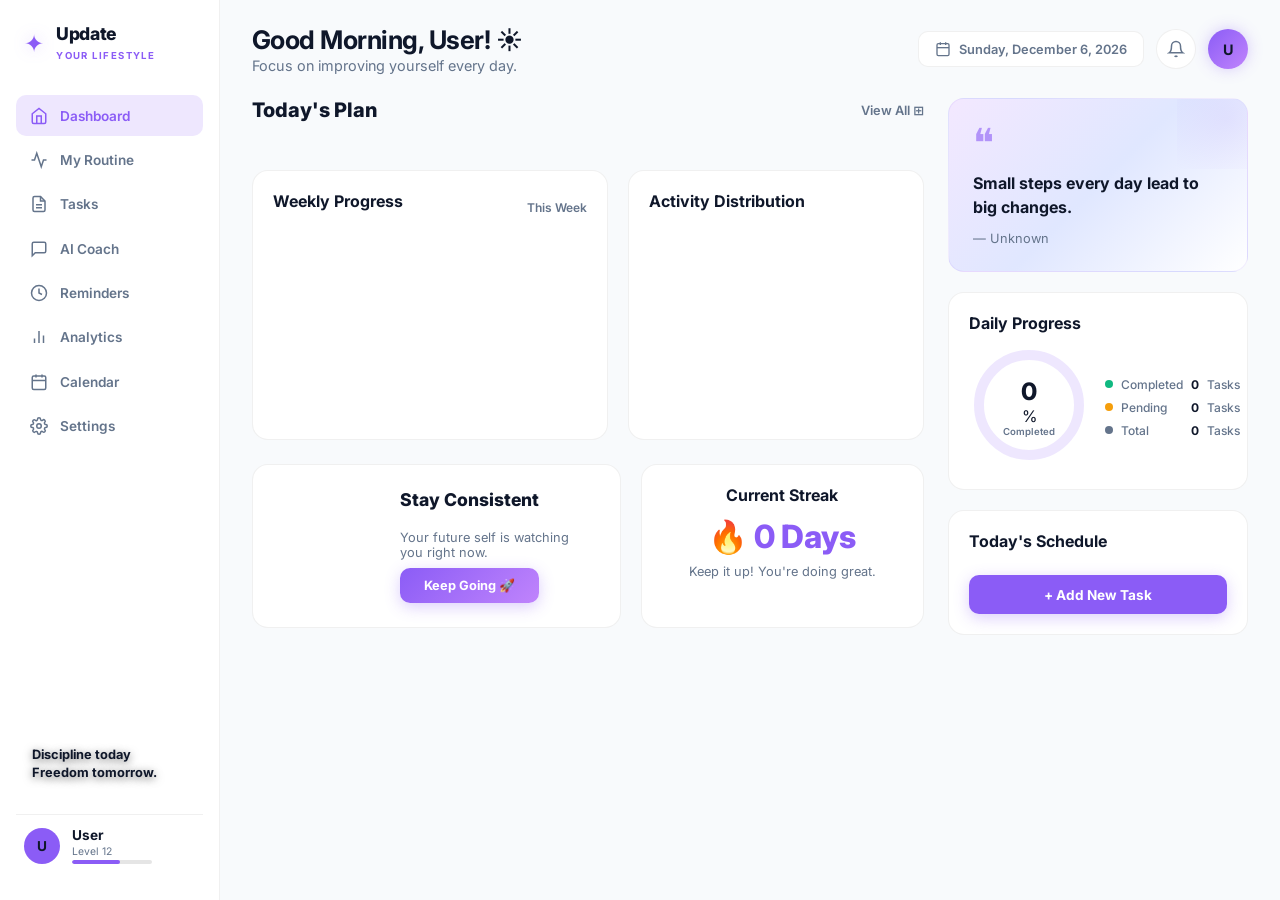
==== index.html @ 6041763e "Initial commit" ====
<!DOCTYPE html>
<html lang="en">

<head>
    <meta charset="UTF-8">
    <meta name="viewport" content="width=device-width, initial-scale=1.0">
    <title>Update Your Lifestyle</title>
    <meta name="description" content="Premium lifestyle dashboard for daily routines, habits, and productivity.">
    <link rel="stylesheet" href="css/styles.css">
    <link href="https://fonts.googleapis.com/css2?family=Inter:wght@300;400;500;600;700;800&display=swap"
        rel="stylesheet">
</head>

<body>
    <div class="dashboard">
        <!-- Sidebar -->
        <aside class="sidebar">
            <div class="logo">
                <div class="logo-icon">✦</div>
                <div>
                    <h2>Update</h2><span>YOUR LIFESTYLE</span>
                </div>
            </div>
            <nav class="nav-menu">
                <button class="nav-item active" id="nav-home">
                    <svg viewBox="0 0 24 24" width="18" height="18" stroke="currentColor" stroke-width="2" fill="none">
                        <path d="M3 9l9-7 9 7v11a2 2 0 0 1-2 2H5a2 2 0 0 1-2-2z" />
                        <polyline points="9 22 9 12 15 12 15 22" />
                    </svg>
                    <span>Dashboard</span>
                </button>
                <button class="nav-item" id="nav-habits">
                    <svg viewBox="0 0 24 24" width="18" height="18" stroke="currentColor" stroke-width="2" fill="none">
                        <path d="M22 12h-4l-3 9L9 3l-3 9H2" />
                    </svg>
                    <span>My Routine</span>
                </button>
                <button class="nav-item" id="nav-tasks">
                    <svg viewBox="0 0 24 24" width="18" height="18" stroke="currentColor" stroke-width="2" fill="none">
                        <path d="M14 2H6a2 2 0 0 0-2 2v16a2 2 0 0 0 2 2h12a2 2 0 0 0 2-2V8z" />
                        <polyline points="14 2 14 8 20 8" />
                        <line x1="16" y1="13" x2="8" y2="13" />
                        <line x1="16" y1="17" x2="8" y2="17" />
                    </svg>
                    <span>Tasks</span>
                </button>
                <button class="nav-item" id="nav-coach">
                    <svg viewBox="0 0 24 24" width="18" height="18" stroke="currentColor" stroke-width="2" fill="none">
                        <path d="M21 15a2 2 0 0 1-2 2H7l-4 4V5a2 2 0 0 1 2-2h14a2 2 0 0 1 2 2z" />
                    </svg>
                    <span>AI Coach</span>
                </button>
                <button class="nav-item" data-soon="true">
                    <svg viewBox="0 0 24 24" width="18" height="18" stroke="currentColor" stroke-width="2" fill="none">
                        <circle cx="12" cy="12" r="10" />
                        <polyline points="12 6 12 12 16 14" />
                    </svg>
                    <span>Reminders</span>
                </button>
                <button class="nav-item" id="nav-analytics">
                    <svg viewBox="0 0 24 24" width="18" height="18" stroke="currentColor" stroke-width="2" fill="none">
                        <line x1="18" y1="20" x2="18" y2="10" />
                        <line x1="12" y1="20" x2="12" y2="4" />
                        <line x1="6" y1="20" x2="6" y2="14" />
                    </svg>
                    <span>Analytics</span>
                </button>
                <button class="nav-item" data-soon="true">
                    <svg viewBox="0 0 24 24" width="18" height="18" stroke="currentColor" stroke-width="2" fill="none">
                        <rect x="3" y="4" width="18" height="18" rx="2" ry="2" />
                        <line x1="16" y1="2" x2="16" y2="6" />
                        <line x1="8" y1="2" x2="8" y2="6" />
                        <line x1="3" y1="10" x2="21" y2="10" />
                    </svg>
                    <span>Calendar</span>
                </button>
                <button class="nav-item" id="nav-settings">
                    <svg viewBox="0 0 24 24" width="18" height="18" stroke="currentColor" stroke-width="2" fill="none">
                        <circle cx="12" cy="12" r="3" />
                        <path
                            d="M19.4 15a1.65 1.65 0 0 0 .33 1.82l.06.06a2 2 0 0 1-2.83 2.83l-.06-.06a1.65 1.65 0 0 0-1.82-.33 1.65 1.65 0 0 0-1 1.51V21a2 2 0 0 1-4 0v-.09A1.65 1.65 0 0 0 9 19.4a1.65 1.65 0 0 0-1.82.33l-.06.06a2 2 0 0 1-2.83-2.83l.06-.06A1.65 1.65 0 0 0 4.68 15a1.65 1.65 0 0 0-1.51-1H3a2 2 0 0 1 0-4h.09A1.65 1.65 0 0 0 4.6 9a1.65 1.65 0 0 0-.33-1.82l-.06-.06a2 2 0 0 1 2.83-2.83l.06.06A1.65 1.65 0 0 0 9 4.68a1.65 1.65 0 0 0 1-1.51V3a2 2 0 0 1 4 0v.09a1.65 1.65 0 0 0 1 1.51 1.65 1.65 0 0 0 1.82-.33l.06-.06a2 2 0 0 1 2.83 2.83l-.06.06A1.65 1.65 0 0 0 19.4 9a1.65 1.65 0 0 0 1.51 1H21a2 2 0 0 1 0 4h-.09a1.65 1.65 0 0 0-1.51 1z" />
                    </svg>
                    <span>Settings</span>
                </button>
            </nav>
            <div class="sidebar-motivation">
                <div class="motivation-img"></div>
                <p>Discipline today<br>Freedom tomorrow.</p>
            </div>
            <div class="sidebar-user">
                <div class="user-avatar-sm">U</div>
                <div class="user-info">
                    <strong>User</strong>
                    <span>Level 12</span>
                    <div class="level-bar">
                        <div class="level-fill"></div>
                    </div>
                </div>
            </div>
        </aside>

        <!-- Main Content -->
        <main class="main-panel">
            <header class="top-bar">
                <div class="greeting">
                    <h1 id="greeting-text">Good Morning, <strong>User!</strong> ☀️</h1>
                    <p>Focus on improving yourself every day.</p>
                </div>
                <div class="top-actions">
                    <div class="date-badge" id="current-date">
                        <svg viewBox="0 0 24 24" width="16" height="16" stroke="currentColor" stroke-width="2"
                            fill="none">
                            <rect x="3" y="4" width="18" height="18" rx="2" ry="2" />
                            <line x1="16" y1="2" x2="16" y2="6" />
                            <line x1="8" y1="2" x2="8" y2="6" />
                            <line x1="3" y1="10" x2="21" y2="10" />
                        </svg>
                        <span id="current-date-text">Loading...</span>
                    </div>
                    <button class="noti-btn" id="noti-btn" title="Notifications">
                        <svg viewBox="0 0 24 24" width="18" height="18" stroke="currentColor" stroke-width="2"
                            fill="none">
                            <path d="M18 8A6 6 0 0 0 6 8c0 7-3 9-3 9h18s-3-2-3-9" />
                            <path d="M13.73 21a2 2 0 0 1-3.46 0" />
                        </svg>
                    </button>
                    <div class="user-avatar-top">U</div>
                </div>
            </header>

            <!-- ===== HOME VIEW ===== -->
            <div class="home-view" id="home-view">
                <div class="dashboard-grid">
                    <div class="grid-main">
                        <!-- Today's Plan -->
                        <section class="plan-section">
                            <div class="section-header">
                                <h2>Today's Plan</h2>
                                <button class="view-all-btn" id="view-all-tasks">View All ⊞</button>
                            </div>
                            <div class="plan-cards-scroll">
                                <div class="plan-cards" id="plan-cards"></div>
                            </div>
                        </section>
                        <!-- Charts Row -->
                        <div class="charts-row">
                            <div class="card weekly-card">
                                <div class="section-header">
                                    <h3>Weekly Progress</h3><span class="badge-sm">This Week</span>
                                </div>
                                <div id="weekly-chart" class="chart-area"></div>
                            </div>
                            <div class="card activity-card">
                                <h3>Activity Distribution</h3>
                                <div id="donut-chart" class="chart-area"></div>
                            </div>
                        </div>
                        <!-- Motivation Row -->
                        <div class="motivation-row">
                            <div class="card motivation-card-main">
                                <div class="motiv-img"></div>
                                <div class="motiv-text">
                                    <h3>Stay Consistent</h3>
                                    <p>Your future self is watching you right now.</p>
                                    <button class="keep-going-btn">Keep Going 🚀</button>
                                </div>
                            </div>
                            <div class="card streak-card">
                                <h3>Current Streak</h3>
                                <div class="streak-number">🔥 <span id="streak-count">0</span> Days</div>
                                <p class="streak-sub">Keep it up! You're doing great.</p>
                                <div class="week-dots" id="week-dots"></div>
                            </div>
                        </div>
                    </div>
                    <!-- Right Sidebar -->
                    <div class="grid-sidebar">
                        <div class="quote-card">
                            <span class="quote-mark">❝</span>
                            <p id="quote-text">Small steps every day lead to big changes.</p>
                            <span class="quote-author">— Unknown</span>
                        </div>
                        <div class="card progress-card">
                            <h3>Daily Progress</h3>
                            <div class="progress-content">
                                <div class="ring-wrap">
                                    <svg class="progress-ring" width="120" height="120" viewBox="0 0 120 120">
                                        <circle class="progress-ring__bg" cx="60" cy="60" r="50" stroke-width="10"
                                            fill="none" />
                                        <circle class="progress-ring__circle" cx="60" cy="60" r="50" stroke-width="10"
                                            fill="none" stroke-dasharray="314" stroke-dashoffset="314" />
                                    </svg>
                                    <div class="percent-display"><span
                                            id="completion-text">0</span>%<small>Completed</small></div>
                                </div>
                                <div class="progress-stats">
                                    <div class="p-stat"><span class="dot green"></span>Completed <strong
                                            id="stat-completed">0</strong> Tasks</div>
                                    <div class="p-stat"><span class="dot orange"></span>Pending <strong
                                            id="stat-pending">0</strong> Tasks</div>
                                    <div class="p-stat"><span class="dot gray"></span>Total <strong
                                            id="stat-total">0</strong> Tasks</div>
                                </div>
                            </div>
                        </div>
                        <div class="card schedule-card">
                            <h3>Today's Schedule</h3>
                            <div class="schedule-list" id="schedule-list"></div>
                            <button class="add-new-btn" id="add-task-shortcut">+ Add New Task</button>
                        </div>
                    </div>
                </div>
            </div>

            <!-- ===== TASKS VIEW ===== -->
            <div class="tasks-section hidden-view" id="tasks-view">
                <div class="section-header">
                    <h2>Daily Tasks</h2>
                    <div class="filters">
                        <button class="filter-btn active" data-filter="all">All</button>
                        <button class="filter-btn" data-filter="pending">Pending</button>
                        <button class="filter-btn" data-filter="completed">Done</button>
                    </div>
                </div>
                <div class="add-task-container">
                    <form id="add-task-form">
                        <input type="text" id="task-input" placeholder="Add a new task..." required autocomplete="off">
                        <input type="time" id="task-time" required>
                        <button type="submit" class="btn-primary">
                            <svg viewBox="0 0 24 24" width="20" height="20" stroke="currentColor" stroke-width="2"
                                fill="none">
                                <line x1="12" y1="5" x2="12" y2="19" />
                                <line x1="5" y1="12" x2="19" y2="12" />
                            </svg>
                        </button>
                    </form>
                </div>
                <div id="task-list" class="task-grid"></div>
            </div>

            <!-- ===== HABITS VIEW ===== -->
            <div class="habits-section hidden-view" id="habits-view">
                <div class="section-header">
                    <h2>Daily Habits</h2>
                    <span id="habits-today-count" class="badge-sm"></span>
                </div>
                <div class="card" style="margin-bottom:1.5rem;padding:1.5rem;">
                    <h3 style="margin-bottom:1rem;">📊 This Week's Lifestyle Tracking</h3>
                    <div id="habit-chart" class="habit-chart-container"></div>
                </div>
                <div class="add-task-container">
                    <form id="add-habit-form">
                        <input type="text" id="habit-input" placeholder="Add a new daily habit..." required
                            autocomplete="off">
                        <button type="submit" class="btn-primary">
                            <svg viewBox="0 0 24 24" width="20" height="20" stroke="currentColor" stroke-width="2"
                                fill="none">
                                <line x1="12" y1="5" x2="12" y2="19" />
                                <line x1="5" y1="12" x2="19" y2="12" />
                            </svg>
                        </button>
                    </form>
                </div>
                <div id="habit-list" class="task-grid"></div>
            </div>

            <!-- ===== AI COACH VIEW ===== -->
            <div class="coach-section hidden-view" id="coach-view">
                <div class="section-header">
                    <h2>🤖 AI Accountability Coach</h2>
                    <span class="badge-sm" style="color:#10b981;">● Powered by Gemini AI</span>
                </div>
                <div class="chat-container">
                    <div class="chat-messages" id="chat-messages">
                        <div class="message coach">
                            <div class="msg-content">
                                👋 <strong>Hey! I'm your AI Accountability Coach.</strong><br><br>
                                I help you <strong>build better habits</strong>, stay on track, and crush your goals.
                                <div class="quick-prompts" id="quick-prompts">
                                    <button class="quick-prompt-btn"
                                        data-prompt="How do I build a consistent morning routine?">🌅 Morning
                                        routine</button>
                                    <button class="quick-prompt-btn"
                                        data-prompt="Give me a productivity plan for today">📋 Productivity
                                        plan</button>
                                    <button class="quick-prompt-btn"
                                        data-prompt="How can I stay motivated when I feel lazy?">💪 Stay
                                        motivated</button>
                                    <button class="quick-prompt-btn"
                                        data-prompt="What are 5 healthy habits I should build?">🧠 Healthy
                                        habits</button>
                                </div>
                            </div>
                        </div>
                    </div>
                    <form class="chat-input-area" id="chat-form">
                        <input type="text" id="chat-input" placeholder="Ask your coach anything..." autocomplete="off">
                        <button type="submit" class="btn-primary">Send</button>
                    </form>
                </div>
            </div>

            <!-- ===== ANALYTICS VIEW ===== -->
            <div class="analytics-section hidden-view" id="analytics-view">
                <div class="section-header">
                    <h2>Performance Analytics</h2>
                    <span class="badge-sm">Last 30 Days</span>
                </div>
                <div class="dashboard-grid" style="grid-template-columns: 1fr; gap: 1.5rem;">
                    <div class="charts-row" style="grid-template-columns: repeat(auto-fit, minmax(250px, 1fr));">
                        <div class="card">
                            <h3>Task Completion Rate</h3>
                            <div class="chart-area" style="height: 150px; display:flex; align-items:flex-end; gap: 8px;">
                                <div style="width: 15%; height: 40%; background: var(--primary-light); border-radius: 4px;"></div>
                                <div style="width: 15%; height: 70%; background: var(--primary-light); border-radius: 4px;"></div>
                                <div style="width: 15%; height: 50%; background: var(--primary-light); border-radius: 4px;"></div>
                                <div style="width: 15%; height: 90%; background: var(--primary); border-radius: 4px;"></div>
                                <div style="width: 15%; height: 60%; background: var(--primary-light); border-radius: 4px;"></div>
                                <div style="width: 15%; height: 80%; background: var(--primary); border-radius: 4px;"></div>
                            </div>
                        </div>
                        <div class="card">
                            <h3>Focus Distribution</h3>
                            <div class="chart-area" style="height: 150px; display:flex; justify-content:center; align-items:center;">
                                <div style="width: 120px; height: 120px; border-radius: 50%; border: 15px solid var(--primary); border-top-color: var(--success); border-right-color: var(--warning);"></div>
                            </div>
                        </div>
                    </div>
                    <div class="card">
                        <h3>Productivity Insights</h3>
                        <div style="display:flex; flex-direction:column; gap: 1rem; margin-top: 1rem;">
                            <div style="padding: 1rem; background: rgba(16, 185, 129, 0.1); border-left: 4px solid var(--success); border-radius: var(--radius-sm);">
                                <strong>Peak Productivity:</strong> You complete most of your tasks between 9 AM and 11 AM.
                            </div>
                            <div style="padding: 1rem; background: rgba(139, 92, 246, 0.1); border-left: 4px solid var(--primary); border-radius: var(--radius-sm);">
                                <strong>Habit Consistency:</strong> Your workout habit is on a 5-day streak! Keep it up!
                            </div>
                        </div>
                    </div>
                </div>
            </div>

            <!-- ===== SETTINGS VIEW ===== -->
            <div class="settings-section hidden-view" id="settings-view">
                <div class="section-header">
                    <h2>Settings</h2>
                </div>
                <div class="card" style="max-width: 600px; margin-bottom: 1.5rem;">
                    <h3 style="margin-bottom: 1.5rem; padding-bottom: 0.5rem; border-bottom: 1px solid var(--card-border);">Preferences</h3>
                    
                    <div style="display: flex; justify-content: space-between; align-items: center; margin-bottom: 1.5rem;">
                        <div>
                            <strong style="display: block; margin-bottom: 0.25rem;">Dark Mode</strong>
                            <span style="font-size: 0.8rem; color: var(--text-muted);">Toggle dark/light theme</span>
                        </div>
                        <button class="btn-primary" id="theme-toggle" style="padding: 0.5rem 1rem;">Toggle Theme</button>
                    </div>

                    <div style="display: flex; justify-content: space-between; align-items: center; margin-bottom: 1.5rem;">
                        <div>
                            <strong style="display: block; margin-bottom: 0.25rem;">Desktop Notifications</strong>
                            <span style="font-size: 0.8rem; color: var(--text-muted);">Get alerts for upcoming tasks</span>
                        </div>
                        <button class="btn-primary" id="noti-toggle" style="padding: 0.5rem 1rem; background: var(--card-border); color: var(--text);">Enable</button>
                    </div>

                    <div style="margin-bottom: 1.5rem;">
                        <strong style="display: block; margin-bottom: 0.5rem;">Daily Focus Goal (Tasks)</strong>
                        <input type="number" value="5" style="width: 100px; padding: 0.5rem; background: rgba(255,255,255,0.04); border: 1px solid var(--card-border); border-radius: var(--radius-sm); color: var(--text); outline: none;">
                    </div>
                    
                    <div style="display: flex; justify-content: space-between; align-items: center; margin-top: 2rem; padding-top: 1.5rem; border-top: 1px solid var(--card-border);">
                        <div>
                            <strong style="display: block; margin-bottom: 0.25rem; color: var(--danger);">Danger Zone</strong>
                            <span style="font-size: 0.8rem; color: var(--text-muted);">Erase all your data and habits</span>
                        </div>
                        <button class="btn-primary" style="background: var(--danger);" onclick="if(confirm('Are you sure you want to clear all data? This cannot be undone.')) { localStorage.clear(); window.location.reload(); }">Clear Data</button>
                    </div>
                </div>
            </div>
        </main>
    </div>
    <div class="toast-container" id="toast-container"></div>
    <script src="js/app.js"></script>
</body>

</html>
---- css/styles.css ----
:root {
  --primary: #8B5CF6;
  --primary-hover: #7C3AED;
  --primary-light: rgba(139,92,246,0.15);
  --primary-glow: rgba(139,92,246,0.3);
  --bg: #F8FAFC;
  --sidebar-bg: #FFFFFF;
  --card-bg: #FFFFFF;
  --card-border: rgba(0,0,0,0.06);
  --text: #0F172A;
  --text-muted: #64748B;
  --success: #10B981;
  --danger: #EF4444;
  --warning: #F59E0B;
  --info: #3B82F6;
  --radius: 16px;
  --radius-sm: 10px;
  --transition: all 0.3s cubic-bezier(0.4,0,0.2,1);
}
*{box-sizing:border-box;margin:0;padding:0;}
body{font-family:'Inter',system-ui,sans-serif;background:var(--bg);color:var(--text);-webkit-font-smoothing:antialiased;min-height:100vh;overflow-x:hidden;}
button{cursor:pointer;font-family:inherit;border:none;background:none;color:inherit;}
.hidden-view{display:none !important;}
a{text-decoration:none;color:inherit;}

/* Animations */
@keyframes fadeUp{from{opacity:0;transform:translateY(12px)}to{opacity:1;transform:translateY(0)}}
@keyframes fadeIn{from{opacity:0}to{opacity:1}}
@keyframes slideIn{from{transform:translateX(-16px);opacity:0}to{transform:translateX(0);opacity:1}}
@keyframes pulse{0%,100%{opacity:1}50%{opacity:.6}}
.fade-up{animation:fadeUp .5s ease both}

/* Layout */
.dashboard{display:flex;min-height:100vh;}

/* ===== SIDEBAR ===== */
.sidebar{width:220px;background:var(--sidebar-bg);border-right:1px solid var(--card-border);display:flex;flex-direction:column;padding:1.5rem 1rem;position:sticky;top:0;height:100vh;animation:slideIn .4s ease both;overflow-y:auto;}
.logo{display:flex;align-items:center;gap:.75rem;padding:0 .5rem;margin-bottom:2rem;}
.logo-icon{font-size:1.5rem;color:var(--primary);filter:drop-shadow(0 0 8px var(--primary-glow));}
.logo h2{font-size:1.1rem;font-weight:800;line-height:1.1;letter-spacing:-.02em;}
.logo span{font-size:.6rem;font-weight:700;color:var(--primary);letter-spacing:.15em;text-transform:uppercase;}
.nav-menu{display:flex;flex-direction:column;gap:.25rem;flex:1;}
.nav-item{display:flex;align-items:center;gap:.75rem;padding:.7rem .85rem;border-radius:var(--radius-sm);color:var(--text-muted);font-weight:600;font-size:.85rem;transition:var(--transition);}
.nav-item svg{flex-shrink:0;}
.nav-item:hover{background:rgba(139,92,246,.08);color:var(--text);}
.nav-item.active{background:var(--primary-light);color:var(--primary);}

/* Sidebar bottom */
.sidebar-motivation{position:relative;border-radius:var(--radius);overflow:hidden;margin-top:auto;margin-bottom:1rem;height:140px;}
.motivation-img{position:absolute;inset:0;background:url('https://images.unsplash.com/photo-1464822759023-fed622ff2c3b?q=80&w=300&auto=format&fit=crop') center/cover;filter:brightness(.6);}
.sidebar-motivation p{position:relative;z-index:1;padding:1rem;margin-top:auto;display:flex;align-items:flex-end;height:100%;font-size:.8rem;font-weight:700;line-height:1.4;text-shadow:0 2px 8px rgba(0,0,0,.6);}
.sidebar-user{display:flex;align-items:center;gap:.75rem;padding:.75rem .5rem;border-top:1px solid var(--card-border);}
.user-avatar-sm{width:36px;height:36px;border-radius:50%;background:var(--primary);display:flex;align-items:center;justify-content:center;font-weight:700;font-size:.85rem;flex-shrink:0;}
.user-info{display:flex;flex-direction:column;gap:2px;}
.user-info strong{font-size:.85rem;}
.user-info span{font-size:.65rem;color:var(--text-muted);}
.level-bar{width:80px;height:4px;background:rgba(0,0,0,.1);border-radius:4px;overflow:hidden;}
.level-fill{width:60%;height:100%;background:var(--primary);border-radius:4px;}

/* ===== MAIN PANEL ===== */
.main-panel{flex:1;padding:1.5rem 2rem;overflow-y:auto;height:100vh;}

/* Top Bar */
.top-bar{display:flex;justify-content:space-between;align-items:center;margin-bottom:1.5rem;animation:fadeUp .4s ease both;}
.greeting h1{font-size:1.6rem;font-weight:700;letter-spacing:-.02em;}
.greeting p{color:var(--text-muted);font-size:.9rem;margin-top:.15rem;}
.top-actions{display:flex;align-items:center;gap:.75rem;}
.date-badge{display:flex;align-items:center;gap:.5rem;background:var(--card-bg);border:1px solid var(--card-border);padding:.55rem 1rem;border-radius:var(--radius-sm);font-size:.8rem;color:var(--text-muted);font-weight:600;}
.noti-btn{width:40px;height:40px;border-radius:50%;background:var(--card-bg);border:1px solid var(--card-border);display:flex;align-items:center;justify-content:center;color:var(--text-muted);transition:var(--transition);}
.noti-btn:hover{color:var(--primary);border-color:var(--primary);}
.user-avatar-top{width:40px;height:40px;border-radius:50%;background:linear-gradient(135deg,var(--primary),#c084fc);display:flex;align-items:center;justify-content:center;font-weight:700;font-size:.9rem;box-shadow:0 0 15px var(--primary-glow);}

/* Cards */
.card{background:var(--card-bg);border:1px solid var(--card-border);border-radius:var(--radius);padding:1.25rem;transition:var(--transition);}
.card:hover{border-color:rgba(139,92,246,.15);}
.card h3{font-size:1rem;font-weight:700;margin-bottom:.75rem;}
.section-header{display:flex;justify-content:space-between;align-items:center;margin-bottom:1rem;}
.section-header h2{font-size:1.25rem;font-weight:800;}
.badge-sm{font-size:.75rem;color:var(--text-muted);font-weight:600;}
.view-all-btn{font-size:.8rem;color:var(--text-muted);font-weight:600;transition:var(--transition);}
.view-all-btn:hover{color:var(--primary);}

/* ===== DASHBOARD GRID ===== */
.dashboard-grid{display:grid;grid-template-columns:1fr 300px;gap:1.5rem;}
.grid-main{display:flex;flex-direction:column;gap:1.5rem;min-width:0;}
.grid-sidebar{display:flex;flex-direction:column;gap:1.25rem;}

/* Today's Plan Cards */
.plan-cards-scroll{overflow-x:auto;margin:0 -.5rem;padding:0 .5rem .5rem;}
.plan-cards-scroll::-webkit-scrollbar{height:4px;}
.plan-cards-scroll::-webkit-scrollbar-thumb{background:var(--primary);border-radius:4px;}
.plan-cards{display:flex;gap:1rem;}
.plan-card{flex:0 0 200px;border-radius:var(--radius);overflow:hidden;position:relative;height:240px;background-size:cover;background-position:center;transition:transform .4s cubic-bezier(.175,.885,.32,1.275),box-shadow .3s ease;animation:fadeUp .5s ease both;cursor:pointer;}
.plan-card:nth-child(1){animation-delay:.05s}
.plan-card:nth-child(2){animation-delay:.1s}
.plan-card:nth-child(3){animation-delay:.15s}
.plan-card:nth-child(4){animation-delay:.2s}
.plan-card:hover{transform:translateY(-6px) scale(1.02);box-shadow:0 12px 30px rgba(0,0,0,.5);}
.plan-card-overlay{position:absolute;inset:0;background:linear-gradient(to top,rgba(255,255,255,.95) 15%,rgba(255,255,255,.5) 60%,transparent);display:flex;flex-direction:column;justify-content:flex-end;padding:1rem;}
.plan-card-icon{width:36px;height:36px;border-radius:50%;display:flex;align-items:center;justify-content:center;font-size:1rem;position:absolute;top:1rem;left:1rem;backdrop-filter:blur(8px);border:1px solid rgba(0,0,0,.1);background:rgba(255,255,255,0.8);}
.plan-card h4{font-size:.95rem;font-weight:700;margin-bottom:.2rem;color:var(--text);}
.plan-card p{font-size:.7rem;color:var(--text-muted);margin-bottom:.5rem;display:-webkit-box;-webkit-line-clamp:2;-webkit-box-orient:vertical;overflow:hidden;}
.plan-progress{display:flex;align-items:center;gap:.5rem;}
.plan-progress-bar{flex:1;height:4px;background:rgba(0,0,0,.1);border-radius:4px;overflow:hidden;}
.plan-progress-fill{height:100%;border-radius:4px;transition:width .6s ease;}
.plan-progress span{font-size:.7rem;font-weight:700;}

/* Charts Row */
.charts-row{display:grid;grid-template-columns:1.2fr 1fr;gap:1.25rem;}
.chart-area{min-height:180px;display:flex;align-items:center;justify-content:center;}
.weekly-card .chart-area{flex-direction:column;}

/* Motivation Row */
.motivation-row{display:grid;grid-template-columns:1.3fr 1fr;gap:1.25rem;}
.motivation-card-main{display:flex;overflow:hidden;padding:0 !important;position:relative;}
.motiv-img{width:45%;background:url('https://images.unsplash.com/photo-1519681393784-d120267933ba?q=80&w=400&auto=format&fit=crop') center/cover;position:relative;}
.motiv-img::after{content:'';position:absolute;inset:0;background:linear-gradient(90deg,transparent,var(--card-bg));}
.motiv-text{padding:1.5rem;display:flex;flex-direction:column;justify-content:center;gap:.5rem;z-index:1;}
.motiv-text h3{font-size:1.1rem;font-weight:800;}
.motiv-text p{font-size:.8rem;color:var(--text-muted);}
.keep-going-btn{background:linear-gradient(135deg,var(--primary),#c084fc);color:#fff;padding:.6rem 1.5rem;border-radius:var(--radius-sm);font-weight:700;font-size:.8rem;width:fit-content;transition:var(--transition);box-shadow:0 4px 15px var(--primary-glow);}
.keep-going-btn:hover{transform:translateY(-2px);box-shadow:0 8px 25px var(--primary-glow);}
.streak-card{text-align:center;}
.streak-number{font-size:2rem;font-weight:800;color:var(--primary);margin:.5rem 0;}
.streak-sub{font-size:.8rem;color:var(--text-muted);margin-bottom:.75rem;}
.week-dots{display:flex;justify-content:center;gap:.5rem;}
.week-dot{width:32px;height:32px;border-radius:50%;display:flex;align-items:center;justify-content:center;font-size:.7rem;font-weight:700;border:2px solid var(--card-border);transition:var(--transition);}
.week-dot.active{background:var(--primary);border-color:var(--primary);box-shadow:0 0 12px var(--primary-glow);}
.week-dot.today{border-color:var(--primary);}

/* ===== RIGHT SIDEBAR ===== */
.quote-card{background:linear-gradient(135deg,#F3E8FF,#E0E7FF,#FFFFFF);border:1px solid rgba(139,92,246,.1);border-radius:var(--radius);padding:1.5rem;position:relative;overflow:hidden;}
.quote-card::before{content:'';position:absolute;top:-30px;right:-30px;width:100px;height:100px;background:radial-gradient(circle,var(--primary-glow),transparent);opacity:.3;}
.quote-mark{font-size:2.5rem;color:var(--primary);opacity:.6;line-height:1;}
.quote-card p{font-size:1rem;font-weight:700;line-height:1.5;margin:.5rem 0;}
.quote-author{font-size:.8rem;color:var(--text-muted);}

/* Progress Card */
.progress-content{display:flex;align-items:center;gap:1rem;}
.ring-wrap{position:relative;flex-shrink:0;}
.progress-ring{transform:rotate(-90deg);}
.progress-ring__bg{stroke:rgba(139,92,246,.15);}
.progress-ring__circle{stroke:var(--primary);stroke-linecap:round;transition:stroke-dashoffset 1s cubic-bezier(.16,1,.3,1);filter:drop-shadow(0 0 6px var(--primary-glow));}
.percent-display{position:absolute;inset:0;display:flex;flex-direction:column;align-items:center;justify-content:center;}
.percent-display span{font-size:1.5rem;font-weight:800;}
.percent-display small{font-size:.6rem;color:var(--text-muted);font-weight:600;}
.progress-stats{display:flex;flex-direction:column;gap:.5rem;}
.p-stat{display:flex;align-items:center;gap:.5rem;font-size:.75rem;color:var(--text-muted);font-weight:500;}
.p-stat strong{color:var(--text);margin-left:auto;}
.dot{width:8px;height:8px;border-radius:50%;flex-shrink:0;}
.dot.green{background:var(--success);}
.dot.orange{background:var(--warning);}
.dot.gray{background:var(--text-muted);}

/* Schedule Card */
.schedule-list{display:flex;flex-direction:column;gap:.5rem;max-height:250px;overflow-y:auto;padding-right:.25rem;}
.schedule-list::-webkit-scrollbar{width:3px;}
.schedule-list::-webkit-scrollbar-thumb{background:var(--primary);border-radius:4px;}
.schedule-item{display:flex;align-items:center;gap:.75rem;padding:.6rem .5rem;border-radius:var(--radius-sm);transition:var(--transition);}
.schedule-item:hover{background:rgba(0,0,0,.03);}
.schedule-icon{width:32px;height:32px;border-radius:50%;display:flex;align-items:center;justify-content:center;font-size:.85rem;flex-shrink:0;}
.schedule-info{flex:1;min-width:0;}
.schedule-info strong{font-size:.8rem;display:block;white-space:nowrap;overflow:hidden;text-overflow:ellipsis;}
.schedule-info span{font-size:.7rem;color:var(--text-muted);}
.schedule-status{width:24px;height:24px;border-radius:50%;display:flex;align-items:center;justify-content:center;font-size:.7rem;flex-shrink:0;}
.schedule-status.done{background:rgba(16,185,129,.15);color:var(--success);}
.schedule-status.pending{background:rgba(245,158,11,.15);color:var(--warning);}
.add-new-btn{width:100%;padding:.7rem;border-radius:var(--radius-sm);background:var(--primary);color:#fff;font-weight:700;font-size:.85rem;margin-top:.75rem;transition:var(--transition);box-shadow:0 4px 15px var(--primary-glow);}
.add-new-btn:hover{background:var(--primary-hover);transform:translateY(-2px);}

/* ===== TASK & HABIT GRID ===== */
.task-grid{display:grid;grid-template-columns:repeat(auto-fill,minmax(240px,1fr));gap:1.25rem;}
.image-card{position:relative;border-radius:var(--radius);overflow:hidden;height:220px;background-size:cover;background-position:center;transition:transform .4s cubic-bezier(.175,.885,.32,1.275),box-shadow .3s ease;cursor:pointer;animation:fadeUp .5s ease both;}
.image-card:hover{transform:translateY(-6px) scale(1.03);box-shadow:0 15px 35px rgba(0,0,0,.6);}
.image-card-overlay{position:absolute;inset:0;background:linear-gradient(to top,rgba(255,255,255,.95) 10%,rgba(255,255,255,.5) 60%,transparent);display:flex;flex-direction:column;justify-content:space-between;padding:1rem;}
.card-top{display:flex;justify-content:space-between;align-items:flex-start;}
.status-badge{background:var(--primary);color:#fff;padding:.25rem .65rem;border-radius:100px;font-size:.65rem;font-weight:700;text-transform:uppercase;letter-spacing:.04em;}
.status-badge.done{background:var(--success);}
.card-actions{display:flex;gap:.35rem;opacity:0;transition:var(--transition);}
.image-card:hover .card-actions{opacity:1;}
.icon-btn{width:28px;height:28px;border-radius:50%;background:rgba(0,0,0,.05);backdrop-filter:blur(4px);display:flex;align-items:center;justify-content:center;transition:var(--transition);color:var(--text);}
.icon-btn:hover{background:var(--primary);}
.icon-btn.delete:hover{background:var(--danger);}
.card-bottom{display:flex;flex-direction:column;gap:.3rem;}
.card-title{font-size:1.05rem;font-weight:700;display:-webkit-box;-webkit-line-clamp:2;-webkit-box-orient:vertical;overflow:hidden;}
.card-meta{font-size:.75rem;color:var(--primary);font-weight:600;}
.image-card.completed{filter:grayscale(.3);opacity:.85;}
.image-card.completed .card-title{text-decoration:line-through;opacity:.7;}

/* ===== FORMS & FILTERS ===== */
.add-task-container{margin-bottom:1.5rem;}
#add-task-form,#add-habit-form{display:flex;gap:.75rem;}
#task-input,#task-time,#habit-input,#chat-input{background:rgba(0,0,0,.03);border:1px solid var(--card-border);color:var(--text);padding:.85rem 1rem;border-radius:var(--radius-sm);font-family:inherit;font-size:.9rem;outline:none;transition:var(--transition);}
#task-input,#habit-input,#chat-input{flex:1;}
#task-input:focus,#task-time:focus,#habit-input:focus,#chat-input:focus{border-color:var(--primary);box-shadow:0 0 0 3px var(--primary-light);}
.btn-primary{background:var(--primary);color:#fff;min-width:46px;padding:0 1rem;border-radius:var(--radius-sm);display:flex;align-items:center;justify-content:center;font-weight:700;transition:var(--transition);}
.btn-primary:hover{background:var(--primary-hover);transform:translateY(-2px);}
.btn-primary:active{transform:scale(.97);}
.filters{display:flex;background:var(--card-bg);border-radius:var(--radius-sm);padding:.2rem;border:1px solid var(--card-border);}
.filter-btn{padding:.45rem 1rem;border-radius:8px;font-size:.8rem;font-weight:600;color:var(--text-muted);transition:var(--transition);}
.filter-btn.active{background:var(--primary-light);color:var(--primary);}

/* ===== CHAT ===== */
.chat-container{display:flex;flex-direction:column;height:62vh;background:var(--card-bg);border:1px solid var(--card-border);border-radius:var(--radius);overflow:hidden;}
.chat-messages{flex:1;padding:1.25rem;overflow-y:auto;display:flex;flex-direction:column;gap:1rem;}
.message{display:flex;flex-direction:column;max-width:85%;animation:fadeUp .3s ease both;}
.message.coach{align-self:flex-start;}
.message.user{align-self:flex-end;}
.msg-content{padding:1rem 1.15rem;border-radius:var(--radius-sm);line-height:1.55;font-size:.9rem;}
.message.coach .msg-content{background:rgba(0,0,0,.03);border:1px solid var(--card-border);border-bottom-left-radius:4px;}
.message.user .msg-content{background:var(--primary);color:#fff;border-bottom-right-radius:4px;}
.chat-input-area{display:flex;padding:1rem;border-top:1px solid var(--card-border);gap:.75rem;}
.quick-prompts{display:flex;flex-wrap:wrap;gap:.4rem;margin-top:.75rem;}
.quick-prompt-btn{background:rgba(139,92,246,.1);border:1px solid rgba(139,92,246,.2);color:var(--text);padding:.4rem .85rem;border-radius:100px;font-size:.75rem;font-weight:600;transition:var(--transition);}
.quick-prompt-btn:hover{background:var(--primary-light);border-color:var(--primary);}

/* Habit Chart */
.habit-chart-container{width:100%;min-height:120px;}

/* Toast */
.toast-container{position:fixed;bottom:1.5rem;right:1.5rem;display:flex;flex-direction:column;gap:.75rem;z-index:1000;}
.toast{background:var(--card-bg);border-left:4px solid var(--primary);color:var(--text);padding:1rem 1.25rem;border-radius:var(--radius-sm);box-shadow:0 10px 30px rgba(0,0,0,.5);font-size:.85rem;font-weight:600;animation:fadeUp .4s ease both;}

/* Scrollbar */
::-webkit-scrollbar{width:5px;height:5px;}
::-webkit-scrollbar-track{background:transparent;}
::-webkit-scrollbar-thumb{background:rgba(139,92,246,.3);border-radius:4px;}

/* ===== RESPONSIVE ===== */
@media(max-width:1100px){
  .dashboard-grid{grid-template-columns:1fr;}
  .grid-sidebar{display:grid;grid-template-columns:repeat(auto-fit,minmax(250px,1fr));}
}
@media(max-width:768px){
  .dashboard{flex-direction:column;}
  .sidebar{width:100%;height:auto;position:relative;flex-direction:row;padding:.75rem;border-right:none;border-bottom:1px solid var(--card-border);}
  .logo span,.sidebar-motivation,.sidebar-user,.nav-item span{display:none;}
  .nav-menu{flex-direction:row;overflow-x:auto;gap:.25rem;}
  .main-panel{padding:1rem;}
  .top-bar{flex-direction:column;align-items:flex-start;gap:.75rem;}
  .top-actions{align-self:flex-end;}
  .charts-row,.motivation-row{grid-template-columns:1fr;}
  .plan-card{flex:0 0 170px;height:200px;}
  #add-task-form,#add-habit-form{flex-direction:column;}
  .btn-primary{width:100%;padding:.75rem;}
}
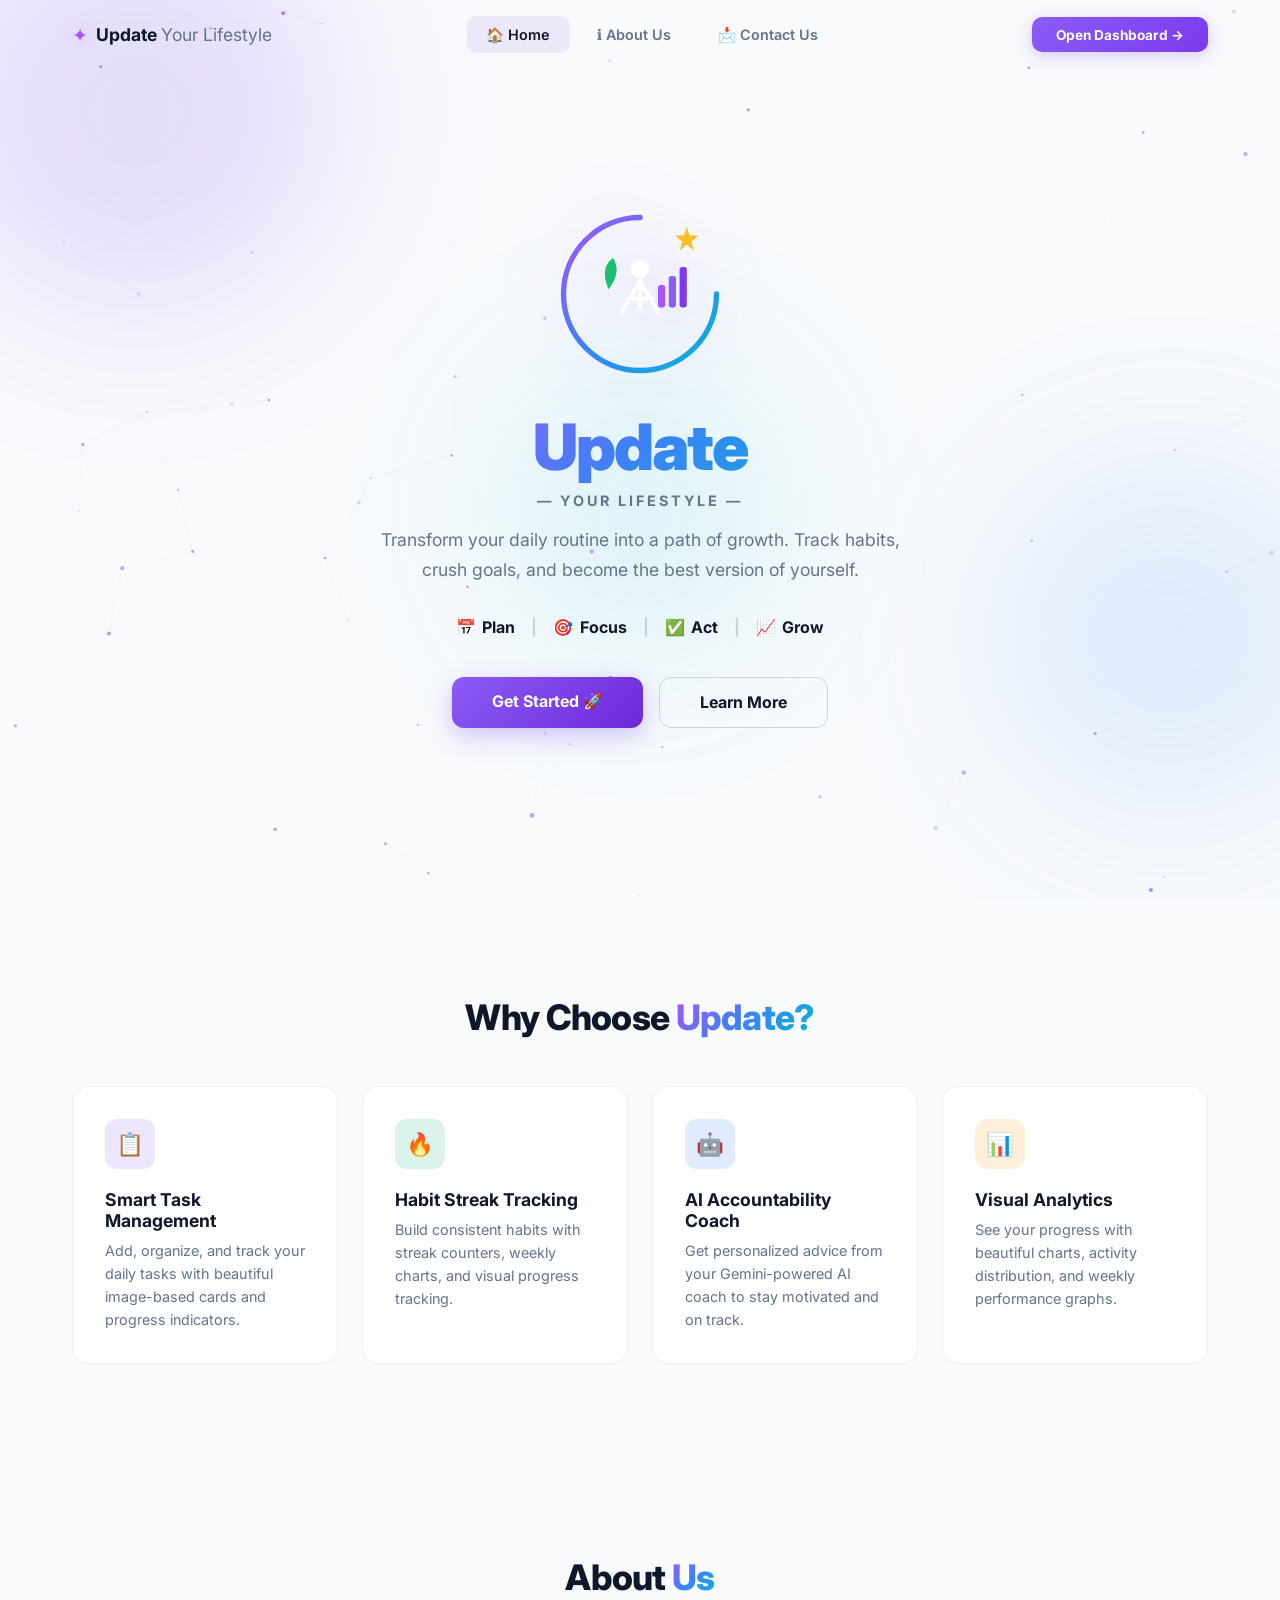
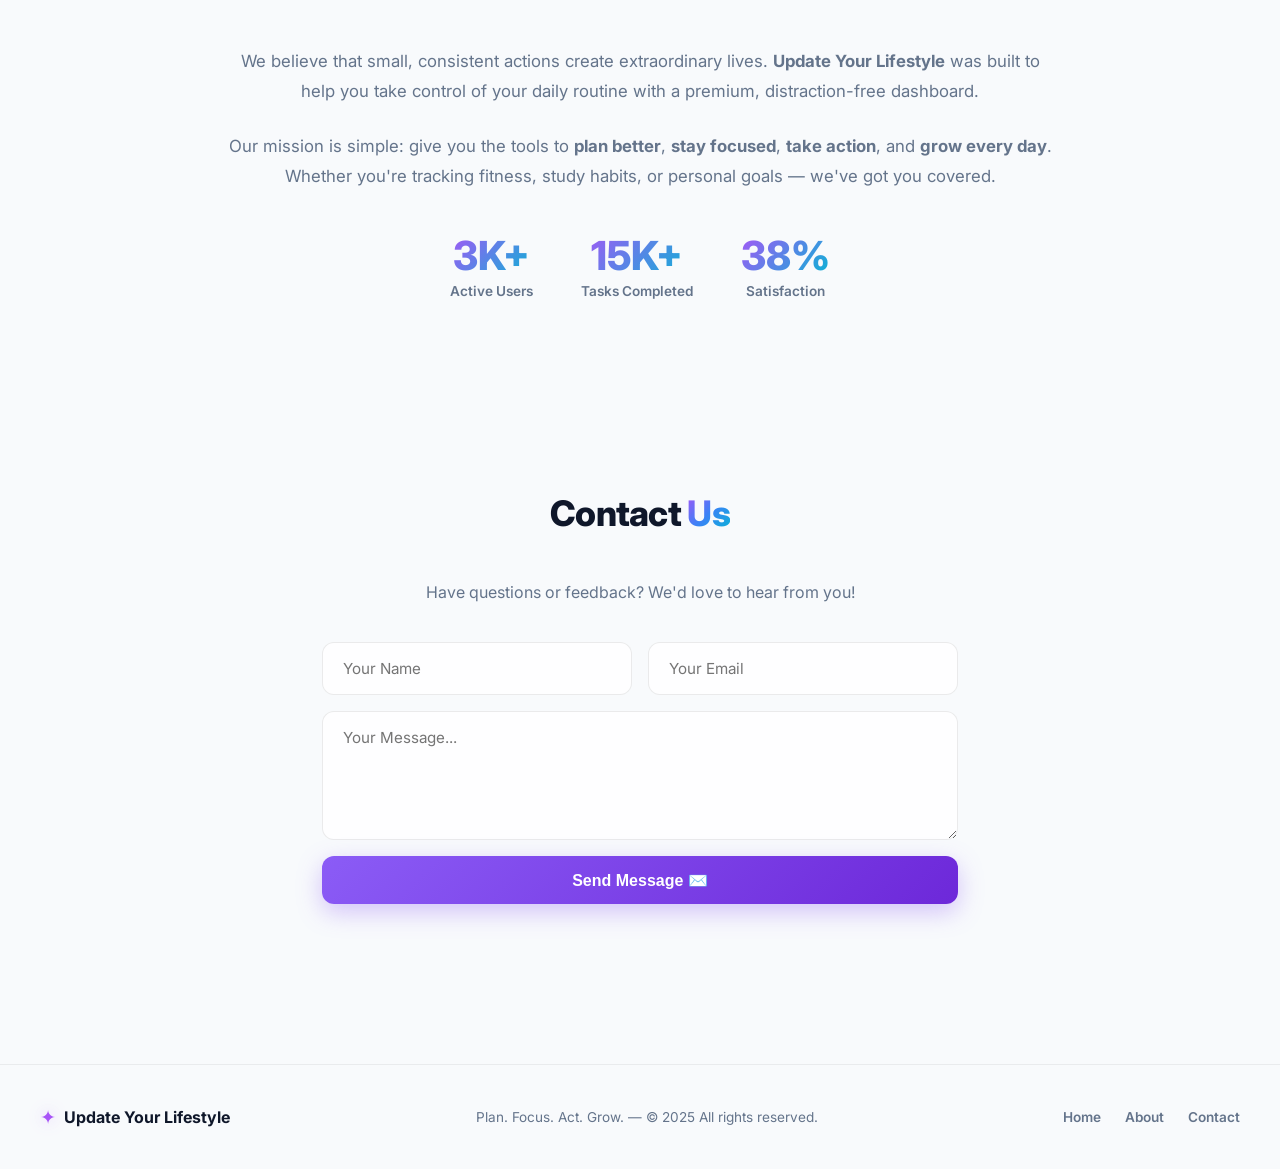
==== commit 2d2923ed: "Rename landing.html to index.html" ====
--- a/index.html
+++ b/index.html
@@ -1,387 +1,220 @@
 <!DOCTYPE html>
 <html lang="en">
-
 <head>
     <meta charset="UTF-8">
     <meta name="viewport" content="width=device-width, initial-scale=1.0">
-    <title>Update Your Lifestyle</title>
-    <meta name="description" content="Premium lifestyle dashboard for daily routines, habits, and productivity.">
-    <link rel="stylesheet" href="css/styles.css">
-    <link href="https://fonts.googleapis.com/css2?family=Inter:wght@300;400;500;600;700;800&display=swap"
-        rel="stylesheet">
+    <title>Update Your Lifestyle - Plan. Focus. Act. Grow.</title>
+    <link href="https://fonts.googleapis.com/css2?family=Inter:wght@300;400;500;600;700;800;900&display=swap" rel="stylesheet">
+    <link rel="stylesheet" href="css/landing.css">
 </head>
-
 <body>
-    <div class="dashboard">
-        <!-- Sidebar -->
-        <aside class="sidebar">
-            <div class="logo">
-                <div class="logo-icon">✦</div>
-                <div>
-                    <h2>Update</h2><span>YOUR LIFESTYLE</span>
-                </div>
-            </div>
-            <nav class="nav-menu">
-                <button class="nav-item active" id="nav-home">
-                    <svg viewBox="0 0 24 24" width="18" height="18" stroke="currentColor" stroke-width="2" fill="none">
-                        <path d="M3 9l9-7 9 7v11a2 2 0 0 1-2 2H5a2 2 0 0 1-2-2z" />
-                        <polyline points="9 22 9 12 15 12 15 22" />
-                    </svg>
-                    <span>Dashboard</span>
-                </button>
-                <button class="nav-item" id="nav-habits">
-                    <svg viewBox="0 0 24 24" width="18" height="18" stroke="currentColor" stroke-width="2" fill="none">
-                        <path d="M22 12h-4l-3 9L9 3l-3 9H2" />
-                    </svg>
-                    <span>My Routine</span>
-                </button>
-                <button class="nav-item" id="nav-tasks">
-                    <svg viewBox="0 0 24 24" width="18" height="18" stroke="currentColor" stroke-width="2" fill="none">
-                        <path d="M14 2H6a2 2 0 0 0-2 2v16a2 2 0 0 0 2 2h12a2 2 0 0 0 2-2V8z" />
-                        <polyline points="14 2 14 8 20 8" />
-                        <line x1="16" y1="13" x2="8" y2="13" />
-                        <line x1="16" y1="17" x2="8" y2="17" />
-                    </svg>
-                    <span>Tasks</span>
-                </button>
-                <button class="nav-item" id="nav-coach">
-                    <svg viewBox="0 0 24 24" width="18" height="18" stroke="currentColor" stroke-width="2" fill="none">
-                        <path d="M21 15a2 2 0 0 1-2 2H7l-4 4V5a2 2 0 0 1 2-2h14a2 2 0 0 1 2 2z" />
-                    </svg>
-                    <span>AI Coach</span>
-                </button>
-                <button class="nav-item" data-soon="true">
-                    <svg viewBox="0 0 24 24" width="18" height="18" stroke="currentColor" stroke-width="2" fill="none">
-                        <circle cx="12" cy="12" r="10" />
-                        <polyline points="12 6 12 12 16 14" />
-                    </svg>
-                    <span>Reminders</span>
-                </button>
-                <button class="nav-item" id="nav-analytics">
-                    <svg viewBox="0 0 24 24" width="18" height="18" stroke="currentColor" stroke-width="2" fill="none">
-                        <line x1="18" y1="20" x2="18" y2="10" />
-                        <line x1="12" y1="20" x2="12" y2="4" />
-                        <line x1="6" y1="20" x2="6" y2="14" />
-                    </svg>
-                    <span>Analytics</span>
-                </button>
-                <button class="nav-item" data-soon="true">
-                    <svg viewBox="0 0 24 24" width="18" height="18" stroke="currentColor" stroke-width="2" fill="none">
-                        <rect x="3" y="4" width="18" height="18" rx="2" ry="2" />
-                        <line x1="16" y1="2" x2="16" y2="6" />
-                        <line x1="8" y1="2" x2="8" y2="6" />
-                        <line x1="3" y1="10" x2="21" y2="10" />
-                    </svg>
-                    <span>Calendar</span>
-                </button>
-                <button class="nav-item" id="nav-settings">
-                    <svg viewBox="0 0 24 24" width="18" height="18" stroke="currentColor" stroke-width="2" fill="none">
-                        <circle cx="12" cy="12" r="3" />
-                        <path
-                            d="M19.4 15a1.65 1.65 0 0 0 .33 1.82l.06.06a2 2 0 0 1-2.83 2.83l-.06-.06a1.65 1.65 0 0 0-1.82-.33 1.65 1.65 0 0 0-1 1.51V21a2 2 0 0 1-4 0v-.09A1.65 1.65 0 0 0 9 19.4a1.65 1.65 0 0 0-1.82.33l-.06.06a2 2 0 0 1-2.83-2.83l.06-.06A1.65 1.65 0 0 0 4.68 15a1.65 1.65 0 0 0-1.51-1H3a2 2 0 0 1 0-4h.09A1.65 1.65 0 0 0 4.6 9a1.65 1.65 0 0 0-.33-1.82l-.06-.06a2 2 0 0 1 2.83-2.83l.06.06A1.65 1.65 0 0 0 9 4.68a1.65 1.65 0 0 0 1-1.51V3a2 2 0 0 1 4 0v.09a1.65 1.65 0 0 0 1 1.51 1.65 1.65 0 0 0 1.82-.33l.06-.06a2 2 0 0 1 2.83 2.83l-.06.06A1.65 1.65 0 0 0 19.4 9a1.65 1.65 0 0 0 1.51 1H21a2 2 0 0 1 0 4h-.09a1.65 1.65 0 0 0-1.51 1z" />
-                    </svg>
-                    <span>Settings</span>
-                </button>
-            </nav>
-            <div class="sidebar-motivation">
-                <div class="motivation-img"></div>
-                <p>Discipline today<br>Freedom tomorrow.</p>
-            </div>
-            <div class="sidebar-user">
-                <div class="user-avatar-sm">U</div>
-                <div class="user-info">
-                    <strong>User</strong>
-                    <span>Level 12</span>
-                    <div class="level-bar">
-                        <div class="level-fill"></div>
-                    </div>
-                </div>
-            </div>
-        </aside>
-
-        <!-- Main Content -->
-        <main class="main-panel">
-            <header class="top-bar">
-                <div class="greeting">
-                    <h1 id="greeting-text">Good Morning, <strong>User!</strong> ☀️</h1>
-                    <p>Focus on improving yourself every day.</p>
-                </div>
-                <div class="top-actions">
-                    <div class="date-badge" id="current-date">
-                        <svg viewBox="0 0 24 24" width="16" height="16" stroke="currentColor" stroke-width="2"
-                            fill="none">
-                            <rect x="3" y="4" width="18" height="18" rx="2" ry="2" />
-                            <line x1="16" y1="2" x2="16" y2="6" />
-                            <line x1="8" y1="2" x2="8" y2="6" />
-                            <line x1="3" y1="10" x2="21" y2="10" />
-                        </svg>
-                        <span id="current-date-text">Loading...</span>
-                    </div>
-                    <button class="noti-btn" id="noti-btn" title="Notifications">
-                        <svg viewBox="0 0 24 24" width="18" height="18" stroke="currentColor" stroke-width="2"
-                            fill="none">
-                            <path d="M18 8A6 6 0 0 0 6 8c0 7-3 9-3 9h18s-3-2-3-9" />
-                            <path d="M13.73 21a2 2 0 0 1-3.46 0" />
-                        </svg>
-                    </button>
-                    <div class="user-avatar-top">U</div>
-                </div>
-            </header>
-
-            <!-- ===== HOME VIEW ===== -->
-            <div class="home-view" id="home-view">
-                <div class="dashboard-grid">
-                    <div class="grid-main">
-                        <!-- Today's Plan -->
-                        <section class="plan-section">
-                            <div class="section-header">
-                                <h2>Today's Plan</h2>
-                                <button class="view-all-btn" id="view-all-tasks">View All ⊞</button>
-                            </div>
-                            <div class="plan-cards-scroll">
-                                <div class="plan-cards" id="plan-cards"></div>
-                            </div>
-                        </section>
-                        <!-- Charts Row -->
-                        <div class="charts-row">
-                            <div class="card weekly-card">
-                                <div class="section-header">
-                                    <h3>Weekly Progress</h3><span class="badge-sm">This Week</span>
-                                </div>
-                                <div id="weekly-chart" class="chart-area"></div>
-                            </div>
-                            <div class="card activity-card">
-                                <h3>Activity Distribution</h3>
-                                <div id="donut-chart" class="chart-area"></div>
-                            </div>
-                        </div>
-                        <!-- Motivation Row -->
-                        <div class="motivation-row">
-                            <div class="card motivation-card-main">
-                                <div class="motiv-img"></div>
-                                <div class="motiv-text">
-                                    <h3>Stay Consistent</h3>
-                                    <p>Your future self is watching you right now.</p>
-                                    <button class="keep-going-btn">Keep Going 🚀</button>
-                                </div>
-                            </div>
-                            <div class="card streak-card">
-                                <h3>Current Streak</h3>
-                                <div class="streak-number">🔥 <span id="streak-count">0</span> Days</div>
-                                <p class="streak-sub">Keep it up! You're doing great.</p>
-                                <div class="week-dots" id="week-dots"></div>
-                            </div>
-                        </div>
-                    </div>
-                    <!-- Right Sidebar -->
-                    <div class="grid-sidebar">
-                        <div class="quote-card">
-                            <span class="quote-mark">❝</span>
-                            <p id="quote-text">Small steps every day lead to big changes.</p>
-                            <span class="quote-author">— Unknown</span>
-                        </div>
-                        <div class="card progress-card">
-                            <h3>Daily Progress</h3>
-                            <div class="progress-content">
-                                <div class="ring-wrap">
-                                    <svg class="progress-ring" width="120" height="120" viewBox="0 0 120 120">
-                                        <circle class="progress-ring__bg" cx="60" cy="60" r="50" stroke-width="10"
-                                            fill="none" />
-                                        <circle class="progress-ring__circle" cx="60" cy="60" r="50" stroke-width="10"
-                                            fill="none" stroke-dasharray="314" stroke-dashoffset="314" />
-                                    </svg>
-                                    <div class="percent-display"><span
-                                            id="completion-text">0</span>%<small>Completed</small></div>
-                                </div>
-                                <div class="progress-stats">
-                                    <div class="p-stat"><span class="dot green"></span>Completed <strong
-                                            id="stat-completed">0</strong> Tasks</div>
-                                    <div class="p-stat"><span class="dot orange"></span>Pending <strong
-                                            id="stat-pending">0</strong> Tasks</div>
-                                    <div class="p-stat"><span class="dot gray"></span>Total <strong
-                                            id="stat-total">0</strong> Tasks</div>
-                                </div>
-                            </div>
-                        </div>
-                        <div class="card schedule-card">
-                            <h3>Today's Schedule</h3>
-                            <div class="schedule-list" id="schedule-list"></div>
-                            <button class="add-new-btn" id="add-task-shortcut">+ Add New Task</button>
-                        </div>
-                    </div>
-                </div>
-            </div>
-
-            <!-- ===== TASKS VIEW ===== -->
-            <div class="tasks-section hidden-view" id="tasks-view">
-                <div class="section-header">
-                    <h2>Daily Tasks</h2>
-                    <div class="filters">
-                        <button class="filter-btn active" data-filter="all">All</button>
-                        <button class="filter-btn" data-filter="pending">Pending</button>
-                        <button class="filter-btn" data-filter="completed">Done</button>
-                    </div>
-                </div>
-                <div class="add-task-container">
-                    <form id="add-task-form">
-                        <input type="text" id="task-input" placeholder="Add a new task..." required autocomplete="off">
-                        <input type="time" id="task-time" required>
-                        <button type="submit" class="btn-primary">
-                            <svg viewBox="0 0 24 24" width="20" height="20" stroke="currentColor" stroke-width="2"
-                                fill="none">
-                                <line x1="12" y1="5" x2="12" y2="19" />
-                                <line x1="5" y1="12" x2="19" y2="12" />
-                            </svg>
-                        </button>
-                    </form>
-                </div>
-                <div id="task-list" class="task-grid"></div>
-            </div>
-
-            <!-- ===== HABITS VIEW ===== -->
-            <div class="habits-section hidden-view" id="habits-view">
-                <div class="section-header">
-                    <h2>Daily Habits</h2>
-                    <span id="habits-today-count" class="badge-sm"></span>
-                </div>
-                <div class="card" style="margin-bottom:1.5rem;padding:1.5rem;">
-                    <h3 style="margin-bottom:1rem;">📊 This Week's Lifestyle Tracking</h3>
-                    <div id="habit-chart" class="habit-chart-container"></div>
-                </div>
-                <div class="add-task-container">
-                    <form id="add-habit-form">
-                        <input type="text" id="habit-input" placeholder="Add a new daily habit..." required
-                            autocomplete="off">
-                        <button type="submit" class="btn-primary">
-                            <svg viewBox="0 0 24 24" width="20" height="20" stroke="currentColor" stroke-width="2"
-                                fill="none">
-                                <line x1="12" y1="5" x2="12" y2="19" />
-                                <line x1="5" y1="12" x2="19" y2="12" />
-                            </svg>
-                        </button>
-                    </form>
-                </div>
-                <div id="habit-list" class="task-grid"></div>
-            </div>
-
-            <!-- ===== AI COACH VIEW ===== -->
-            <div class="coach-section hidden-view" id="coach-view">
-                <div class="section-header">
-                    <h2>🤖 AI Accountability Coach</h2>
-                    <span class="badge-sm" style="color:#10b981;">● Powered by Gemini AI</span>
-                </div>
-                <div class="chat-container">
-                    <div class="chat-messages" id="chat-messages">
-                        <div class="message coach">
-                            <div class="msg-content">
-                                👋 <strong>Hey! I'm your AI Accountability Coach.</strong><br><br>
-                                I help you <strong>build better habits</strong>, stay on track, and crush your goals.
-                                <div class="quick-prompts" id="quick-prompts">
-                                    <button class="quick-prompt-btn"
-                                        data-prompt="How do I build a consistent morning routine?">🌅 Morning
-                                        routine</button>
-                                    <button class="quick-prompt-btn"
-                                        data-prompt="Give me a productivity plan for today">📋 Productivity
-                                        plan</button>
-                                    <button class="quick-prompt-btn"
-                                        data-prompt="How can I stay motivated when I feel lazy?">💪 Stay
-                                        motivated</button>
-                                    <button class="quick-prompt-btn"
-                                        data-prompt="What are 5 healthy habits I should build?">🧠 Healthy
-                                        habits</button>
-                                </div>
-                            </div>
-                        </div>
-                    </div>
-                    <form class="chat-input-area" id="chat-form">
-                        <input type="text" id="chat-input" placeholder="Ask your coach anything..." autocomplete="off">
-                        <button type="submit" class="btn-primary">Send</button>
-                    </form>
-                </div>
-            </div>
-
-            <!-- ===== ANALYTICS VIEW ===== -->
-            <div class="analytics-section hidden-view" id="analytics-view">
-                <div class="section-header">
-                    <h2>Performance Analytics</h2>
-                    <span class="badge-sm">Last 30 Days</span>
-                </div>
-                <div class="dashboard-grid" style="grid-template-columns: 1fr; gap: 1.5rem;">
-                    <div class="charts-row" style="grid-template-columns: repeat(auto-fit, minmax(250px, 1fr));">
-                        <div class="card">
-                            <h3>Task Completion Rate</h3>
-                            <div class="chart-area" style="height: 150px; display:flex; align-items:flex-end; gap: 8px;">
-                                <div style="width: 15%; height: 40%; background: var(--primary-light); border-radius: 4px;"></div>
-                                <div style="width: 15%; height: 70%; background: var(--primary-light); border-radius: 4px;"></div>
-                                <div style="width: 15%; height: 50%; background: var(--primary-light); border-radius: 4px;"></div>
-                                <div style="width: 15%; height: 90%; background: var(--primary); border-radius: 4px;"></div>
-                                <div style="width: 15%; height: 60%; background: var(--primary-light); border-radius: 4px;"></div>
-                                <div style="width: 15%; height: 80%; background: var(--primary); border-radius: 4px;"></div>
-                            </div>
-                        </div>
-                        <div class="card">
-                            <h3>Focus Distribution</h3>
-                            <div class="chart-area" style="height: 150px; display:flex; justify-content:center; align-items:center;">
-                                <div style="width: 120px; height: 120px; border-radius: 50%; border: 15px solid var(--primary); border-top-color: var(--success); border-right-color: var(--warning);"></div>
-                            </div>
-                        </div>
-                    </div>
-                    <div class="card">
-                        <h3>Productivity Insights</h3>
-                        <div style="display:flex; flex-direction:column; gap: 1rem; margin-top: 1rem;">
-                            <div style="padding: 1rem; background: rgba(16, 185, 129, 0.1); border-left: 4px solid var(--success); border-radius: var(--radius-sm);">
-                                <strong>Peak Productivity:</strong> You complete most of your tasks between 9 AM and 11 AM.
-                            </div>
-                            <div style="padding: 1rem; background: rgba(139, 92, 246, 0.1); border-left: 4px solid var(--primary); border-radius: var(--radius-sm);">
-                                <strong>Habit Consistency:</strong> Your workout habit is on a 5-day streak! Keep it up!
-                            </div>
-                        </div>
-                    </div>
-                </div>
-            </div>
-
-            <!-- ===== SETTINGS VIEW ===== -->
-            <div class="settings-section hidden-view" id="settings-view">
-                <div class="section-header">
-                    <h2>Settings</h2>
-                </div>
-                <div class="card" style="max-width: 600px; margin-bottom: 1.5rem;">
-                    <h3 style="margin-bottom: 1.5rem; padding-bottom: 0.5rem; border-bottom: 1px solid var(--card-border);">Preferences</h3>
-                    
-                    <div style="display: flex; justify-content: space-between; align-items: center; margin-bottom: 1.5rem;">
-                        <div>
-                            <strong style="display: block; margin-bottom: 0.25rem;">Dark Mode</strong>
-                            <span style="font-size: 0.8rem; color: var(--text-muted);">Toggle dark/light theme</span>
-                        </div>
-                        <button class="btn-primary" id="theme-toggle" style="padding: 0.5rem 1rem;">Toggle Theme</button>
-                    </div>
-
-                    <div style="display: flex; justify-content: space-between; align-items: center; margin-bottom: 1.5rem;">
-                        <div>
-                            <strong style="display: block; margin-bottom: 0.25rem;">Desktop Notifications</strong>
-                            <span style="font-size: 0.8rem; color: var(--text-muted);">Get alerts for upcoming tasks</span>
-                        </div>
-                        <button class="btn-primary" id="noti-toggle" style="padding: 0.5rem 1rem; background: var(--card-border); color: var(--text);">Enable</button>
-                    </div>
-
-                    <div style="margin-bottom: 1.5rem;">
-                        <strong style="display: block; margin-bottom: 0.5rem;">Daily Focus Goal (Tasks)</strong>
-                        <input type="number" value="5" style="width: 100px; padding: 0.5rem; background: rgba(255,255,255,0.04); border: 1px solid var(--card-border); border-radius: var(--radius-sm); color: var(--text); outline: none;">
-                    </div>
-                    
-                    <div style="display: flex; justify-content: space-between; align-items: center; margin-top: 2rem; padding-top: 1.5rem; border-top: 1px solid var(--card-border);">
-                        <div>
-                            <strong style="display: block; margin-bottom: 0.25rem; color: var(--danger);">Danger Zone</strong>
-                            <span style="font-size: 0.8rem; color: var(--text-muted);">Erase all your data and habits</span>
-                        </div>
-                        <button class="btn-primary" style="background: var(--danger);" onclick="if(confirm('Are you sure you want to clear all data? This cannot be undone.')) { localStorage.clear(); window.location.reload(); }">Clear Data</button>
-                    </div>
-                </div>
-            </div>
-        </main>
-    </div>
-    <div class="toast-container" id="toast-container"></div>
-    <script src="js/app.js"></script>
+    <!-- Navigation -->
+    <nav class="navbar" id="navbar">
+        <div class="nav-container">
+            <a href="#" class="nav-logo">
+                <span class="logo-icon">✦</span>
+                <span>Update <em>Your Lifestyle</em></span>
+            </a>
+            <div class="nav-links">
+                <a href="index.html" class="nav-link active">🏠 Home</a>
+                <a href="#about" class="nav-link">ℹ️ About Us</a>
+                <a href="#contact" class="nav-link">📩 Contact Us</a>
+            </div>
+            <a href="index.html" class="nav-cta">Open Dashboard →</a>
+            <button class="hamburger" id="hamburger" aria-label="Menu">
+                <span></span><span></span><span></span>
+            </button>
+        </div>
+    </nav>
+
+    <!-- Hero Section -->
+    <section class="hero" id="hero">
+        <canvas id="particles" class="particles-canvas"></canvas>
+        <div class="hero-bg-orbs">
+            <div class="orb orb-1"></div>
+            <div class="orb orb-2"></div>
+            <div class="orb orb-3"></div>
+        </div>
+        <div class="hero-content">
+            <div class="logo-emblem">
+                <svg viewBox="0 0 200 200" width="180" height="180" class="logo-svg">
+                    <!-- Gradient ring -->
+                    <defs>
+                        <linearGradient id="ringGrad" x1="0%" y1="0%" x2="100%" y2="100%">
+                            <stop offset="0%" stop-color="#a855f7"/>
+                            <stop offset="50%" stop-color="#3b82f6"/>
+                            <stop offset="100%" stop-color="#06b6d4"/>
+                        </linearGradient>
+                        <linearGradient id="leafGrad" x1="0%" y1="0%" x2="100%" y2="100%">
+                            <stop offset="0%" stop-color="#22c55e"/>
+                            <stop offset="100%" stop-color="#10b981"/>
+                        </linearGradient>
+                    </defs>
+                    <!-- Ring -->
+                    <circle cx="100" cy="100" r="85" fill="none" stroke="url(#ringGrad)" stroke-width="6" stroke-linecap="round" stroke-dasharray="400 134"/>
+                    <!-- Person figure -->
+                    <circle cx="100" cy="72" r="10" fill="white"/>
+                    <path d="M100 85 L80 120 M100 85 L120 120 M100 85 L100 115 M85 105 L115 105" stroke="white" stroke-width="4" stroke-linecap="round" fill="none"/>
+                    <!-- Leaf -->
+                    <path d="M65 95 Q55 70 70 60 Q80 75 65 95Z" fill="url(#leafGrad)"/>
+                    <!-- Bars -->
+                    <rect x="120" y="90" width="8" height="25" rx="3" fill="#a855f7"/>
+                    <rect x="132" y="80" width="8" height="35" rx="3" fill="#8b5cf6"/>
+                    <rect x="144" y="70" width="8" height="45" rx="3" fill="#7c3aed"/>
+                    <!-- Star -->
+                    <polygon points="152,25 155,35 165,35 157,42 160,52 152,45 144,52 147,42 139,35 149,35" fill="#fbbf24"/>
+                </svg>
+            </div>
+            <h1 class="hero-title">
+                <span class="gradient-text typewriter" id="hero-typed"></span>
+                <span class="subtitle anim-slide-up" style="animation-delay:.8s">— YOUR LIFESTYLE —</span>
+            </h1>
+            <p class="hero-desc anim-slide-up" style="animation-delay:1s">Transform your daily routine into a path of growth. Track habits, crush goals, and become the best version of yourself.</p>
+            <div class="hero-pillars">
+                <div class="pillar"><span>📅</span> Plan</div>
+                <div class="pillar-divider">|</div>
+                <div class="pillar"><span>🎯</span> Focus</div>
+                <div class="pillar-divider">|</div>
+                <div class="pillar"><span>✅</span> Act</div>
+                <div class="pillar-divider">|</div>
+                <div class="pillar"><span>📈</span> Grow</div>
+            </div>
+            <div class="hero-buttons anim-slide-up" style="animation-delay:1.4s">
+                <a href="index.html" class="btn-hero btn-glow">Get Started 🚀</a>
+                <a href="#about" class="btn-hero-outline">Learn More</a>
+            </div>
+        </div>
+    </section>
+
+    <!-- Features Section -->
+    <section class="features" id="features">
+        <h2 class="section-title">Why Choose <span class="gradient-text">Update?</span></h2>
+        <div class="features-grid" id="features-grid">
+            <div class="feature-card">
+                <div class="feature-icon" style="background:rgba(139,92,246,.15);color:#a855f7;">📋</div>
+                <h3>Smart Task Management</h3>
+                <p>Add, organize, and track your daily tasks with beautiful image-based cards and progress indicators.</p>
+            </div>
+            <div class="feature-card">
+                <div class="feature-icon" style="background:rgba(16,185,129,.15);color:#10b981;">🔥</div>
+                <h3>Habit Streak Tracking</h3>
+                <p>Build consistent habits with streak counters, weekly charts, and visual progress tracking.</p>
+            </div>
+            <div class="feature-card">
+                <div class="feature-icon" style="background:rgba(59,130,246,.15);color:#3b82f6;">🤖</div>
+                <h3>AI Accountability Coach</h3>
+                <p>Get personalized advice from your Gemini-powered AI coach to stay motivated and on track.</p>
+            </div>
+            <div class="feature-card">
+                <div class="feature-icon" style="background:rgba(245,158,11,.15);color:#f59e0b;">📊</div>
+                <h3>Visual Analytics</h3>
+                <p>See your progress with beautiful charts, activity distribution, and weekly performance graphs.</p>
+            </div>
+        </div>
+    </section>
+
+    <!-- About Section -->
+    <section class="about" id="about">
+        <div class="about-content">
+            <h2 class="section-title">About <span class="gradient-text">Us</span></h2>
+            <p class="about-text">We believe that small, consistent actions create extraordinary lives. <strong>Update Your Lifestyle</strong> was built to help you take control of your daily routine with a premium, distraction-free dashboard.</p>
+            <p class="about-text">Our mission is simple: give you the tools to <strong>plan better</strong>, <strong>stay focused</strong>, <strong>take action</strong>, and <strong>grow every day</strong>. Whether you're tracking fitness, study habits, or personal goals — we've got you covered.</p>
+            <div class="about-stats" id="about-stats">
+                <div class="about-stat"><strong data-count="10000">0</strong><span>Active Users</span></div>
+                <div class="about-stat"><strong data-count="50000">0</strong><span>Tasks Completed</span></div>
+                <div class="about-stat"><strong data-count="98">0</strong><span>Satisfaction</span></div>
+            </div>
+        </div>
+    </section>
+
+    <!-- Contact Section -->
+    <section class="contact" id="contact">
+        <h2 class="section-title">Contact <span class="gradient-text">Us</span></h2>
+        <p class="contact-desc">Have questions or feedback? We'd love to hear from you!</p>
+        <form class="contact-form" id="contact-form">
+            <div class="form-row">
+                <input type="text" placeholder="Your Name" required>
+                <input type="email" placeholder="Your Email" required>
+            </div>
+            <textarea placeholder="Your Message..." rows="5" required></textarea>
+            <button type="submit" class="btn-hero">Send Message ✉️</button>
+        </form>
+    </section>
+
+    <!-- Footer -->
+    <footer class="footer">
+        <div class="footer-content">
+            <div class="footer-logo">
+                <span class="logo-icon">✦</span> Update Your Lifestyle
+            </div>
+            <p>Plan. Focus. Act. Grow. — © 2025 All rights reserved.</p>
+            <div class="footer-links">
+                <a href="index.html">Home</a>
+                <a href="#about">About</a>
+                <a href="#contact">Contact</a>
+            </div>
+        </div>
+    </footer>
+
+    <script>
+    // Smooth scroll
+    document.querySelectorAll('a[href^="#"]').forEach(a=>{
+        a.addEventListener('click',e=>{e.preventDefault();const t=document.querySelector(a.getAttribute('href'));if(t)t.scrollIntoView({behavior:'smooth'});});
+    });
+    // Navbar
+    window.addEventListener('scroll',()=>document.getElementById('navbar').classList.toggle('scrolled',window.scrollY>50));
+    // Hamburger
+    document.getElementById('hamburger').addEventListener('click',function(){this.classList.toggle('active');document.querySelector('.nav-links').classList.toggle('open');});
+    // Contact
+    document.getElementById('contact-form').addEventListener('submit',e=>{e.preventDefault();alert('Thank you! Message sent.');e.target.reset();});
+
+    // Typing effect
+    const typed=document.getElementById('hero-typed');
+    const word='Update';let ci=0;
+    function typeChar(){if(ci<word.length){typed.textContent+=word[ci];ci++;setTimeout(typeChar,120);}else{typed.classList.add('typed-done');}}
+    setTimeout(typeChar,400);
+
+    // Scroll observer for fade-in
+    const obs=new IntersectionObserver(entries=>entries.forEach(e=>{if(e.isIntersecting)e.target.classList.add('visible');}),{threshold:.1});
+    document.querySelectorAll('.feature-card,.about-content,.contact-form,.about-stat').forEach(el=>{el.classList.add('fade-observe');obs.observe(el);});
+
+    // Stagger feature cards
+    document.querySelectorAll('.feature-card').forEach((c,i)=>c.style.transitionDelay=i*0.15+'s');
+
+    // Counter animation
+    let counted=false;
+    const statsObs=new IntersectionObserver(entries=>{entries.forEach(e=>{if(e.isIntersecting&&!counted){counted=true;
+        document.querySelectorAll('[data-count]').forEach(el=>{
+            const target=parseInt(el.dataset.count);const suffix=target>=1000?(target===98?'%':'+'):(target===98?'%':'+');
+            const fmt=target>=10000?'K+':target===98?'%':'+';
+            let current=0;const step=Math.ceil(target/60);
+            const timer=setInterval(()=>{current+=step;if(current>=target){current=target;clearInterval(timer);}
+                el.textContent=target>=10000?Math.floor(current/1000)+'K+':current+(target===98?'%':'+');
+            },30);
+        });
+    }});},{threshold:.3});
+    statsObs.observe(document.getElementById('about-stats'));
+
+    // Particles
+    const canvas=document.getElementById('particles');const ctx=canvas.getContext('2d');
+    let W,H;function resize(){W=canvas.width=window.innerWidth;H=canvas.height=window.innerHeight;}
+    resize();window.addEventListener('resize',resize);
+    const pts=[];for(let i=0;i<60;i++)pts.push({x:Math.random()*W,y:Math.random()*H,r:Math.random()*2+.5,dx:(Math.random()-.5)*.4,dy:(Math.random()-.5)*.4,o:Math.random()*.5+.2});
+    function drawParticles(){
+        ctx.clearRect(0,0,W,H);
+        pts.forEach(p=>{
+            p.x+=p.dx;p.y+=p.dy;
+            if(p.x<0)p.x=W;if(p.x>W)p.x=0;if(p.y<0)p.y=H;if(p.y>H)p.y=0;
+            ctx.beginPath();ctx.arc(p.x,p.y,p.r,0,Math.PI*2);ctx.fillStyle=`rgba(139,92,246,${p.o})`;ctx.fill();
+        });
+        // Connect nearby particles
+        for(let i=0;i<pts.length;i++)for(let j=i+1;j<pts.length;j++){
+            const dx=pts[i].x-pts[j].x,dy=pts[i].y-pts[j].y,d=Math.sqrt(dx*dx+dy*dy);
+            if(d<120){ctx.beginPath();ctx.moveTo(pts[i].x,pts[i].y);ctx.lineTo(pts[j].x,pts[j].y);ctx.strokeStyle=`rgba(139,92,246,${.08*(1-d/120)})`;ctx.stroke();}
+        }
+        requestAnimationFrame(drawParticles);
+    }
+    drawParticles();
+    </script>
 </body>
-
-</html>+</html>
--- a/css/landing.css
+++ b/css/landing.css
@@ -0,0 +1,120 @@
+*{box-sizing:border-box;margin:0;padding:0;}
+body{font-family:'Inter',system-ui,sans-serif;background:#F8FAFC;color:#0F172A;-webkit-font-smoothing:antialiased;overflow-x:hidden;}
+a{text-decoration:none;color:inherit;}
+
+/* Animations */
+@keyframes fadeUp{from{opacity:0;transform:translateY(20px)}to{opacity:1;transform:translateY(0)}}
+@keyframes float{0%,100%{transform:translateY(0)}50%{transform:translateY(-12px)}}
+@keyframes pulse{0%,100%{opacity:.4}50%{opacity:.8}}
+@keyframes spin{from{transform:rotate(0)}to{transform:rotate(360deg)}}
+@keyframes slideUp{from{opacity:0;transform:translateY(30px)}to{opacity:1;transform:translateY(0)}}
+@keyframes shimmer{0%{background-position:-200% center}100%{background-position:200% center}}
+@keyframes glowPulse{0%,100%{box-shadow:0 8px 25px rgba(139,92,246,.35)}50%{box-shadow:0 8px 40px rgba(139,92,246,.6),0 0 60px rgba(139,92,246,.2)}}
+@keyframes blink{0%,100%{opacity:1}50%{opacity:0}}
+@keyframes orbDrift1{0%{transform:translate(0,0)}33%{transform:translate(30px,-20px)}66%{transform:translate(-20px,15px)}100%{transform:translate(0,0)}}
+@keyframes orbDrift2{0%{transform:translate(0,0)}33%{transform:translate(-25px,30px)}66%{transform:translate(15px,-25px)}100%{transform:translate(0,0)}}
+@keyframes scaleIn{from{opacity:0;transform:scale(.8)}to{opacity:1;transform:scale(1)}}
+.fade-observe{opacity:0;transform:translateY(20px);transition:all .6s cubic-bezier(.16,1,.3,1);}
+.fade-observe.visible{opacity:1;transform:translateY(0);}
+.anim-slide-up{opacity:0;animation:slideUp .7s ease both;}
+
+/* Gradient text */
+.gradient-text{background:linear-gradient(135deg,#a855f7,#3b82f6,#06b6d4);-webkit-background-clip:text;-webkit-text-fill-color:transparent;background-clip:text;}
+
+/* Navbar */
+.navbar{position:fixed;top:0;left:0;right:0;z-index:100;padding:1rem 0;transition:all .3s ease;}
+.navbar.scrolled{background:rgba(255,255,255,.9);backdrop-filter:blur(20px);border-bottom:1px solid rgba(0,0,0,.06);padding:.75rem 0;}
+.nav-container{max-width:1200px;margin:0 auto;padding:0 2rem;display:flex;align-items:center;justify-content:space-between;}
+.nav-logo{display:flex;align-items:center;gap:.5rem;font-size:1.1rem;font-weight:700;}
+.nav-logo em{font-style:normal;color:#64748B;font-weight:400;}
+.logo-icon{color:#a855f7;font-size:1.2rem;filter:drop-shadow(0 0 8px rgba(168,85,247,.4));}
+.nav-links{display:flex;gap:.5rem;}
+.nav-link{padding:.6rem 1.2rem;border-radius:10px;font-size:.9rem;font-weight:600;color:#64748B;transition:all .3s ease;}
+.nav-link:hover,.nav-link.active{color:#0F172A;background:rgba(139,92,246,.1);}
+.nav-cta{background:linear-gradient(135deg,#8b5cf6,#7c3aed);color:#fff;padding:.6rem 1.5rem;border-radius:10px;font-size:.85rem;font-weight:700;transition:all .3s ease;box-shadow:0 4px 15px rgba(139,92,246,.3);}
+.nav-cta:hover{transform:translateY(-2px);box-shadow:0 8px 25px rgba(139,92,246,.4);color:#fff;}
+.hamburger{display:none;flex-direction:column;gap:5px;background:none;border:none;cursor:pointer;}
+.hamburger span{display:block;width:24px;height:2px;background:#0F172A;border-radius:2px;transition:all .3s ease;}
+
+/* Hero */
+.hero{min-height:100vh;display:flex;align-items:center;justify-content:center;text-align:center;position:relative;padding:6rem 2rem 4rem;overflow:hidden;}
+.particles-canvas{position:absolute;inset:0;z-index:0;pointer-events:none;}
+.hero-bg-orbs{position:absolute;inset:0;overflow:hidden;pointer-events:none;}
+.orb{position:absolute;border-radius:50%;filter:blur(80px);}
+.orb-1{width:400px;height:400px;background:rgba(139,92,246,.18);top:-10%;left:-5%;animation:pulse 6s ease infinite,orbDrift1 20s ease-in-out infinite;}
+.orb-2{width:350px;height:350px;background:rgba(59,130,246,.12);bottom:10%;right:-5%;animation:pulse 8s ease infinite 2s,orbDrift2 25s ease-in-out infinite;}
+.orb-3{width:300px;height:300px;background:rgba(6,182,212,.1);top:40%;left:50%;transform:translateX(-50%);animation:pulse 7s ease infinite 1s;}
+.hero-content{position:relative;z-index:1;max-width:700px;animation:fadeUp .8s ease both;}
+.logo-emblem{margin-bottom:1.5rem;animation:float 6s ease-in-out infinite;}
+.logo-svg{filter:drop-shadow(0 0 30px rgba(139,92,246,.3));animation:scaleIn .6s ease both .2s;}
+.hero-title{margin-bottom:1rem;}
+.hero-title .gradient-text{font-size:4rem;font-weight:900;letter-spacing:-.03em;display:block;line-height:1.1;min-height:4.5rem;}
+.typewriter::after{content:'|';animation:blink .7s step-end infinite;color:var(--primary,#8b5cf6);margin-left:2px;}
+.typewriter.typed-done::after{display:none;}
+.hero-title .subtitle{font-size:.9rem;font-weight:700;letter-spacing:.2em;color:#64748B;display:block;margin-top:.5rem;}
+.hero-desc{font-size:1.1rem;color:#64748B;line-height:1.7;max-width:550px;margin:0 auto 2rem;}
+.hero-pillars{display:flex;justify-content:center;align-items:center;gap:1rem;margin-bottom:2.5rem;font-weight:700;font-size:1rem;}
+.pillar{display:flex;align-items:center;gap:.4rem;}
+.pillar-divider{color:rgba(0,0,0,.15);}
+.hero-buttons{display:flex;gap:1rem;justify-content:center;}
+.btn-hero{background:linear-gradient(135deg,#8b5cf6,#6d28d9);color:#fff;padding:.9rem 2.5rem;border-radius:12px;font-weight:700;font-size:1rem;border:none;cursor:pointer;transition:all .3s ease;box-shadow:0 8px 25px rgba(139,92,246,.35);display:inline-block;position:relative;overflow:hidden;}
+.btn-hero::before{content:'';position:absolute;top:0;left:-100%;width:100%;height:100%;background:linear-gradient(90deg,transparent,rgba(255,255,255,.15),transparent);transition:left .5s ease;}
+.btn-hero:hover::before{left:100%;}
+.btn-hero:hover{transform:translateY(-3px);box-shadow:0 12px 35px rgba(139,92,246,.5);}
+.btn-glow{animation:glowPulse 3s ease-in-out infinite;}
+.btn-hero-outline{padding:.9rem 2.5rem;border-radius:12px;font-weight:700;font-size:1rem;border:1px solid rgba(0,0,0,.15);color:#0F172A;transition:all .3s ease;display:inline-block;}
+.btn-hero-outline:hover{border-color:#8b5cf6;background:rgba(139,92,246,.08);transform:translateY(-3px);}
+
+/* Features */
+.features{padding:6rem 2rem;max-width:1200px;margin:0 auto;}
+.section-title{font-size:2.2rem;font-weight:800;text-align:center;margin-bottom:3rem;letter-spacing:-.02em;}
+.features-grid{display:grid;grid-template-columns:repeat(auto-fit,minmax(250px,1fr));gap:1.5rem;}
+.feature-card{background:rgba(255,255,255,.8);border:1px solid rgba(0,0,0,.06);border-radius:16px;padding:2rem;transition:all .5s cubic-bezier(.16,1,.3,1);}
+.feature-card:hover{transform:translateY(-8px) scale(1.02);border-color:rgba(139,92,246,.3);box-shadow:0 20px 50px rgba(0,0,0,.1),0 0 30px rgba(139,92,246,.1);}
+.feature-icon{width:50px;height:50px;border-radius:12px;display:flex;align-items:center;justify-content:center;font-size:1.4rem;margin-bottom:1.25rem;transition:transform .3s ease;}
+.feature-card:hover .feature-icon{transform:scale(1.15) rotate(5deg);}
+.feature-card h3{font-size:1.1rem;font-weight:700;margin-bottom:.5rem;}
+.feature-card p{font-size:.9rem;color:#64748B;line-height:1.6;}
+
+/* About */
+.about{padding:6rem 2rem;max-width:900px;margin:0 auto;}
+.about-text{font-size:1.05rem;color:#64748B;line-height:1.8;margin-bottom:1.5rem;text-align:center;}
+.about-stats{display:flex;justify-content:center;gap:3rem;margin-top:2.5rem;}
+.about-stat{text-align:center;}
+.about-stat strong{font-size:2.5rem;font-weight:800;display:block;background:linear-gradient(135deg,#a855f7,#06b6d4);-webkit-background-clip:text;-webkit-text-fill-color:transparent;}
+.about-stat span{font-size:.85rem;color:#64748B;font-weight:600;}
+
+/* Contact */
+.contact{padding:6rem 2rem;max-width:700px;margin:0 auto;}
+.contact-desc{text-align:center;color:#64748B;margin-bottom:2.5rem;font-size:1rem;}
+.contact-form{display:flex;flex-direction:column;gap:1rem;}
+.form-row{display:flex;gap:1rem;}
+.contact-form input,.contact-form textarea{background:rgba(255,255,255,.8);border:1px solid rgba(0,0,0,.08);color:#0F172A;padding:1rem 1.25rem;border-radius:12px;font-family:inherit;font-size:.95rem;outline:none;transition:all .3s ease;width:100%;resize:vertical;}
+.contact-form input:focus,.contact-form textarea:focus{border-color:#8b5cf6;box-shadow:0 0 0 3px rgba(139,92,246,.15);}
+.contact-form .btn-hero{width:100%;text-align:center;font-size:1rem;}
+
+/* Footer */
+.footer{border-top:1px solid rgba(0,0,0,.06);padding:2.5rem 2rem;margin-top:4rem;}
+.footer-content{max-width:1200px;margin:0 auto;display:flex;align-items:center;justify-content:space-between;}
+.footer-logo{font-weight:700;font-size:1rem;display:flex;align-items:center;gap:.5rem;}
+.footer p{color:#64748B;font-size:.85rem;}
+.footer-links{display:flex;gap:1.5rem;}
+.footer-links a{color:#64748B;font-size:.85rem;font-weight:600;transition:color .3s ease;}
+.footer-links a:hover{color:#a855f7;}
+
+/* Responsive */
+@media(max-width:768px){
+  .nav-links{position:fixed;top:60px;left:0;right:0;background:rgba(255,255,255,.95);backdrop-filter:blur(20px);flex-direction:column;padding:1.5rem;gap:.5rem;border-bottom:1px solid rgba(0,0,0,.06);transform:translateY(-120%);transition:transform .3s ease;z-index:99;}
+  .nav-links.open{transform:translateY(0);}
+  .nav-cta{display:none;}
+  .hamburger{display:flex;}
+  .hamburger.active span:nth-child(1){transform:rotate(45deg) translate(5px,5px);}
+  .hamburger.active span:nth-child(2){opacity:0;}
+  .hamburger.active span:nth-child(3){transform:rotate(-45deg) translate(5px,-5px);}
+  .hero-title .gradient-text{font-size:2.8rem;}
+  .hero-pillars{flex-wrap:wrap;gap:.75rem;}
+  .hero-buttons{flex-direction:column;align-items:center;}
+  .form-row{flex-direction:column;}
+  .about-stats{flex-direction:column;gap:1.5rem;}
+  .footer-content{flex-direction:column;gap:1rem;text-align:center;}
+}
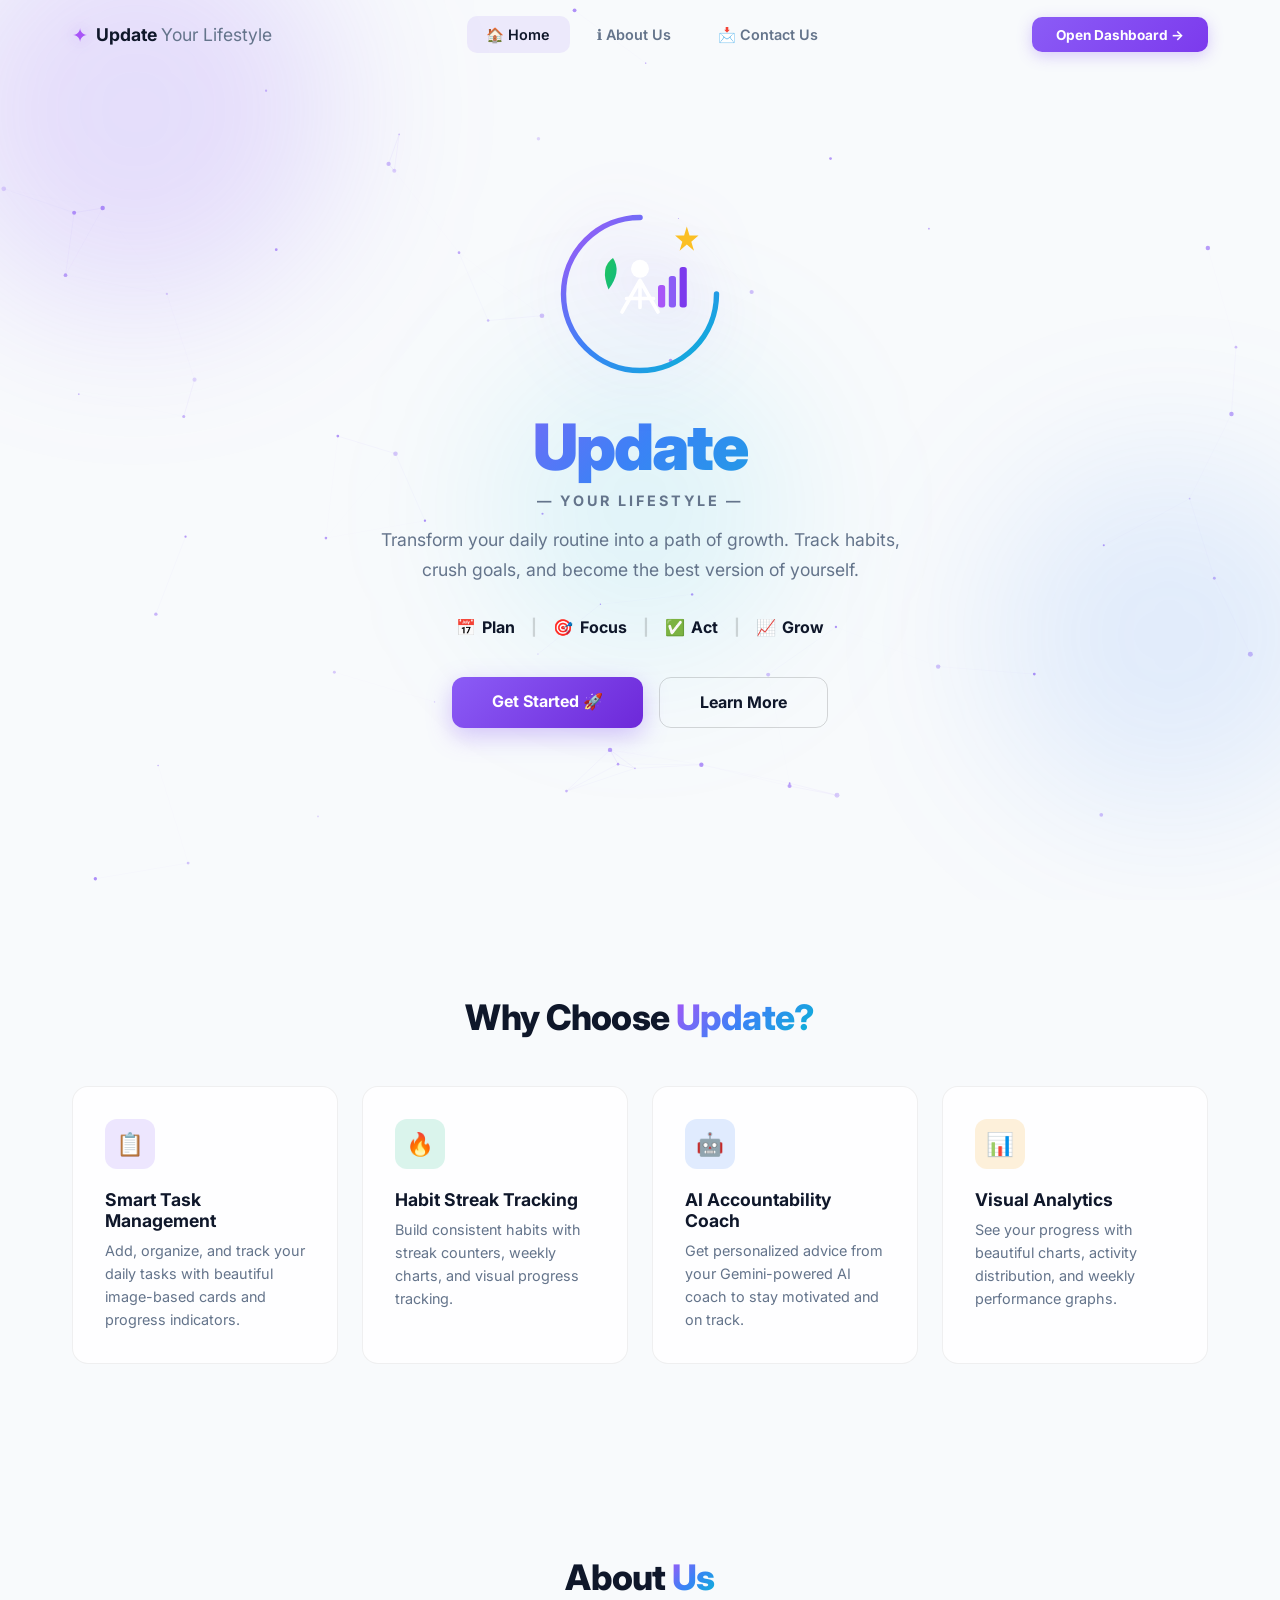
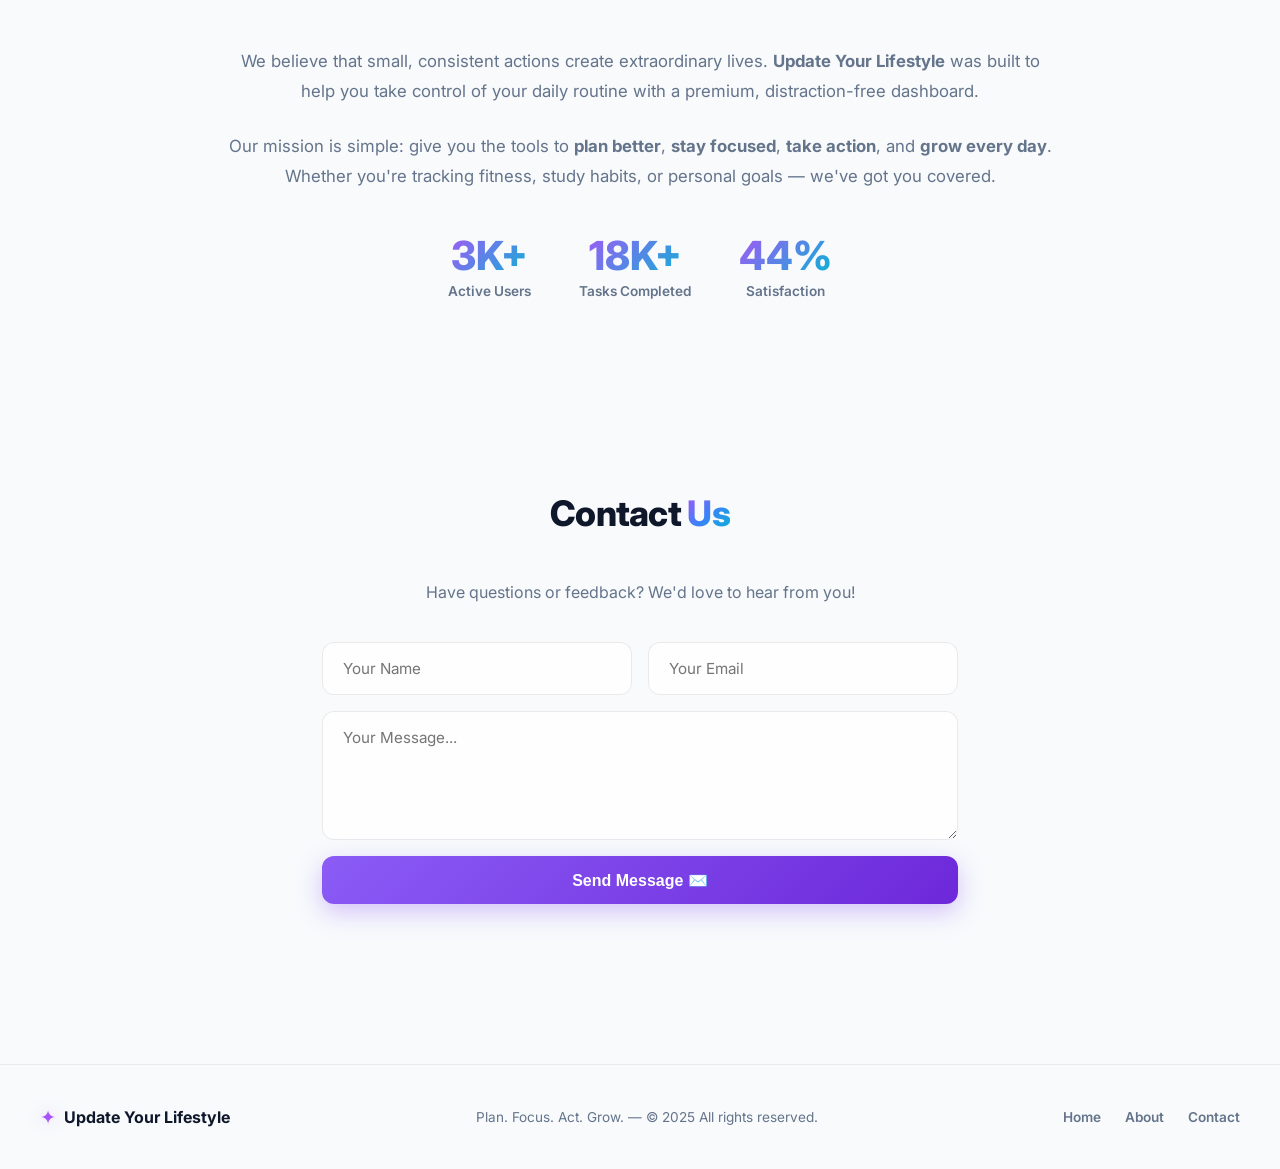
==== commit cb14c7ab: "Add puzzles, XP/level system, editable name, improved analytics" ====
--- a/index.html
+++ b/index.html
@@ -20,7 +20,7 @@
                 <a href="#about" class="nav-link">ℹ️ About Us</a>
                 <a href="#contact" class="nav-link">📩 Contact Us</a>
             </div>
-            <a href="index.html" class="nav-cta">Open Dashboard →</a>
+            <a href="dashboard.html" class="nav-cta">Open Dashboard →</a>
             <button class="hamburger" id="hamburger" aria-label="Menu">
                 <span></span><span></span><span></span>
             </button>
@@ -80,7 +80,7 @@
                 <div class="pillar"><span>📈</span> Grow</div>
             </div>
             <div class="hero-buttons anim-slide-up" style="animation-delay:1.4s">
-                <a href="index.html" class="btn-hero btn-glow">Get Started 🚀</a>
+                <a href="dashboard.html" class="btn-hero btn-glow">Get Started 🚀</a>
                 <a href="#about" class="btn-hero-outline">Learn More</a>
             </div>
         </div>
@@ -217,4 +217,4 @@
     drawParticles();
     </script>
 </body>
-</html>
+</html>
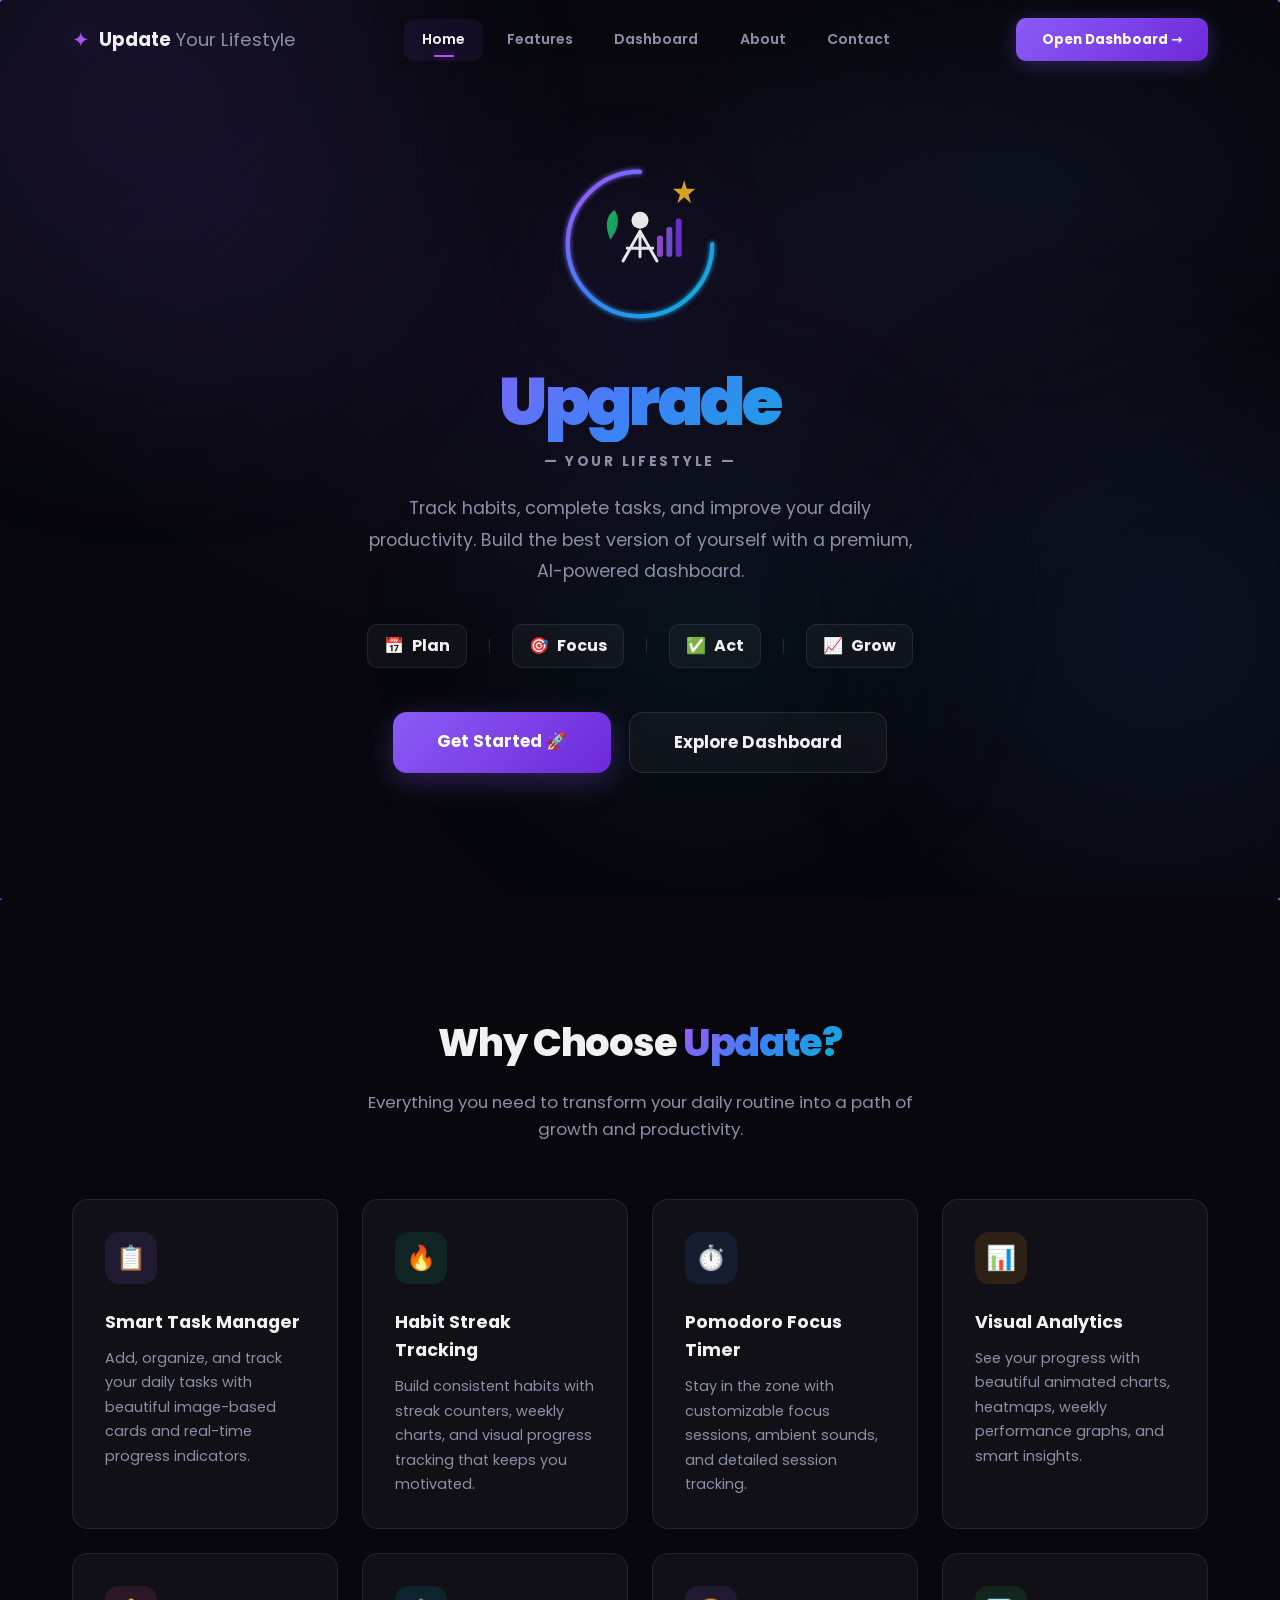
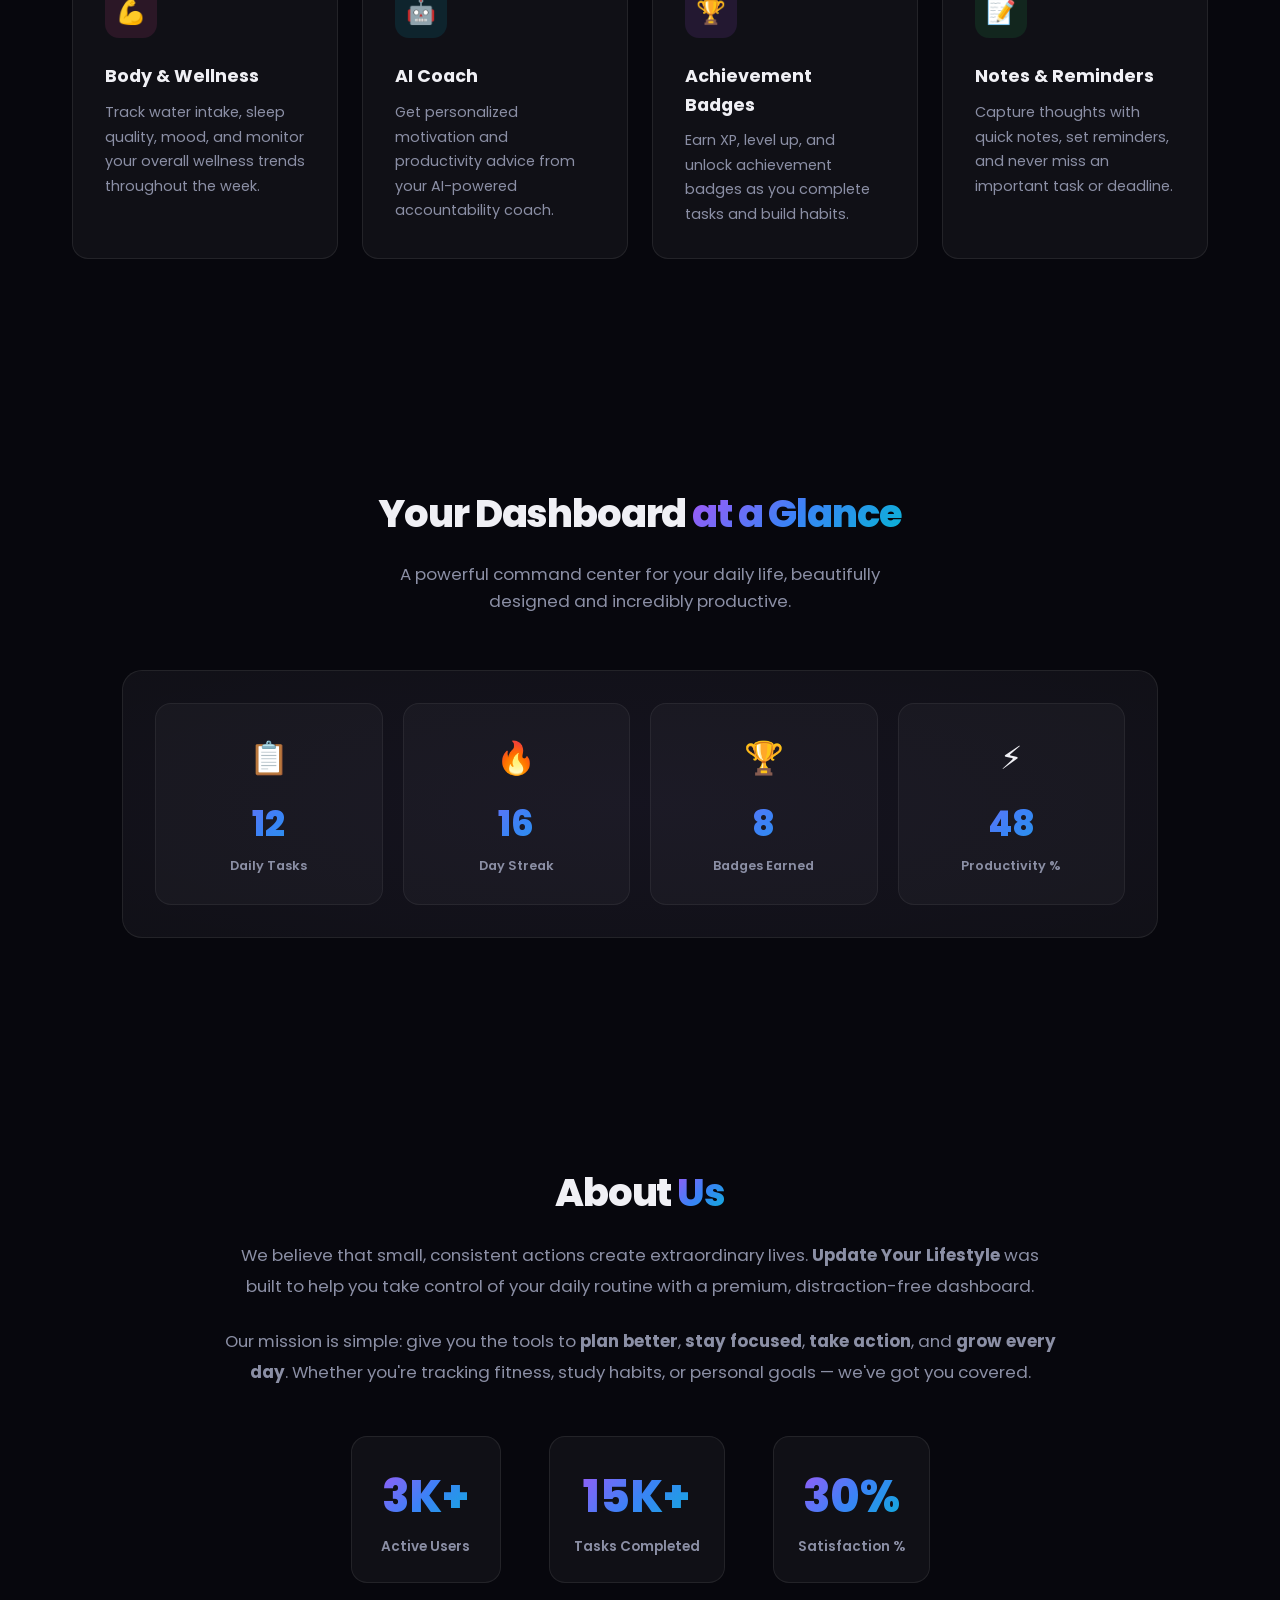
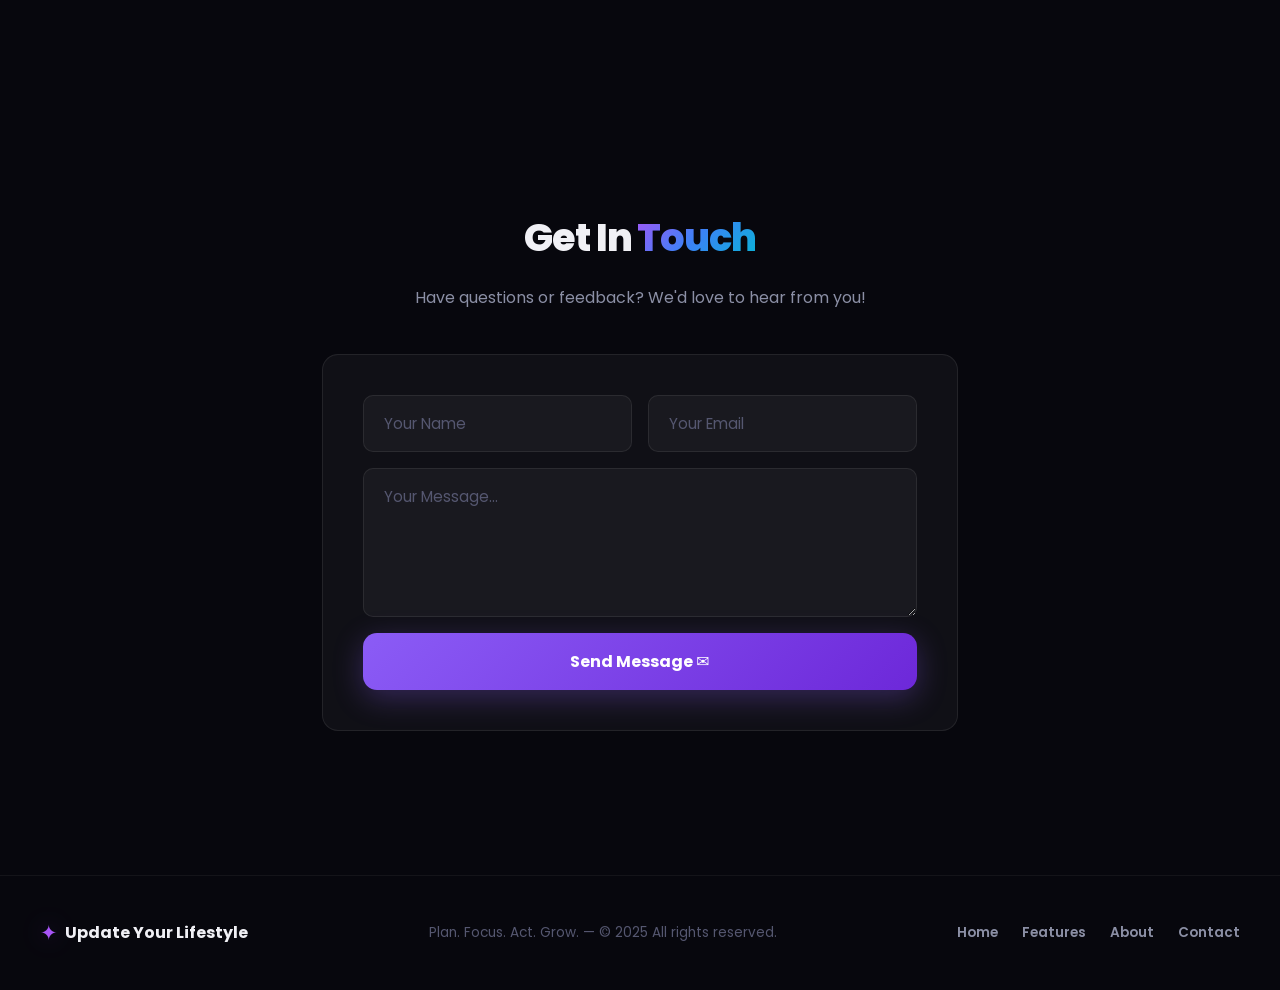
==== commit d467bea0: "Phase 1-3: Design system, Focus Timer, Body Tracking, Achievements" ====
--- a/index.html
+++ b/index.html
@@ -3,8 +3,8 @@
 <head>
     <meta charset="UTF-8">
     <meta name="viewport" content="width=device-width, initial-scale=1.0">
-    <title>Update Your Lifestyle - Plan. Focus. Act. Grow.</title>
-    <link href="https://fonts.googleapis.com/css2?family=Inter:wght@300;400;500;600;700;800;900&display=swap" rel="stylesheet">
+    <title>Update Your Lifestyle — Upgrade Your Daily Productivity</title>
+    <meta name="description" content="Track habits, complete tasks, and improve your daily productivity with a premium futuristic dashboard. Plan. Focus. Act. Grow.">
     <link rel="stylesheet" href="css/landing.css">
 </head>
 <body>
@@ -15,10 +15,12 @@
                 <span class="logo-icon">✦</span>
                 <span>Update <em>Your Lifestyle</em></span>
             </a>
-            <div class="nav-links">
-                <a href="index.html" class="nav-link active">🏠 Home</a>
-                <a href="#about" class="nav-link">ℹ️ About Us</a>
-                <a href="#contact" class="nav-link">📩 Contact Us</a>
+            <div class="nav-links" id="nav-links">
+                <a href="#hero" class="nav-link active">Home</a>
+                <a href="#features" class="nav-link">Features</a>
+                <a href="#dashboard-preview" class="nav-link">Dashboard</a>
+                <a href="#about" class="nav-link">About</a>
+                <a href="#contact" class="nav-link">Contact</a>
             </div>
             <a href="dashboard.html" class="nav-cta">Open Dashboard →</a>
             <button class="hamburger" id="hamburger" aria-label="Menu">
@@ -37,8 +39,7 @@
         </div>
         <div class="hero-content">
             <div class="logo-emblem">
-                <svg viewBox="0 0 200 200" width="180" height="180" class="logo-svg">
-                    <!-- Gradient ring -->
+                <svg viewBox="0 0 200 200" width="170" height="170" class="logo-svg">
                     <defs>
                         <linearGradient id="ringGrad" x1="0%" y1="0%" x2="100%" y2="100%">
                             <stop offset="0%" stop-color="#a855f7"/>
@@ -49,28 +50,27 @@
                             <stop offset="0%" stop-color="#22c55e"/>
                             <stop offset="100%" stop-color="#10b981"/>
                         </linearGradient>
+                        <filter id="glow">
+                            <feGaussianBlur stdDeviation="3" result="coloredBlur"/>
+                            <feMerge><feMergeNode in="coloredBlur"/><feMergeNode in="SourceGraphic"/></feMerge>
+                        </filter>
                     </defs>
-                    <!-- Ring -->
-                    <circle cx="100" cy="100" r="85" fill="none" stroke="url(#ringGrad)" stroke-width="6" stroke-linecap="round" stroke-dasharray="400 134"/>
-                    <!-- Person figure -->
-                    <circle cx="100" cy="72" r="10" fill="white"/>
-                    <path d="M100 85 L80 120 M100 85 L120 120 M100 85 L100 115 M85 105 L115 105" stroke="white" stroke-width="4" stroke-linecap="round" fill="none"/>
-                    <!-- Leaf -->
-                    <path d="M65 95 Q55 70 70 60 Q80 75 65 95Z" fill="url(#leafGrad)"/>
-                    <!-- Bars -->
-                    <rect x="120" y="90" width="8" height="25" rx="3" fill="#a855f7"/>
-                    <rect x="132" y="80" width="8" height="35" rx="3" fill="#8b5cf6"/>
-                    <rect x="144" y="70" width="8" height="45" rx="3" fill="#7c3aed"/>
-                    <!-- Star -->
-                    <polygon points="152,25 155,35 165,35 157,42 160,52 152,45 144,52 147,42 139,35 149,35" fill="#fbbf24"/>
+                    <circle cx="100" cy="100" r="85" fill="none" stroke="url(#ringGrad)" stroke-width="5" stroke-linecap="round" stroke-dasharray="400 134" filter="url(#glow)"/>
+                    <circle cx="100" cy="72" r="10" fill="white" opacity=".9"/>
+                    <path d="M100 85 L80 120 M100 85 L120 120 M100 85 L100 115 M85 105 L115 105" stroke="white" stroke-width="3.5" stroke-linecap="round" fill="none" opacity=".9"/>
+                    <path d="M65 95 Q55 70 70 60 Q80 75 65 95Z" fill="url(#leafGrad)" opacity=".85"/>
+                    <rect x="120" y="90" width="7" height="25" rx="3" fill="#a855f7" opacity=".8"/>
+                    <rect x="131" y="80" width="7" height="35" rx="3" fill="#8b5cf6" opacity=".8"/>
+                    <rect x="142" y="70" width="7" height="45" rx="3" fill="#7c3aed" opacity=".8"/>
+                    <polygon points="152,25 155,35 165,35 157,42 160,52 152,45 144,52 147,42 139,35 149,35" fill="#fbbf24" opacity=".85"/>
                 </svg>
             </div>
             <h1 class="hero-title">
                 <span class="gradient-text typewriter" id="hero-typed"></span>
                 <span class="subtitle anim-slide-up" style="animation-delay:.8s">— YOUR LIFESTYLE —</span>
             </h1>
-            <p class="hero-desc anim-slide-up" style="animation-delay:1s">Transform your daily routine into a path of growth. Track habits, crush goals, and become the best version of yourself.</p>
-            <div class="hero-pillars">
+            <p class="hero-desc anim-slide-up" style="animation-delay:1s">Track habits, complete tasks, and improve your daily productivity. Build the best version of yourself with a premium, AI-powered dashboard.</p>
+            <div class="hero-pillars anim-slide-up" style="animation-delay:1.2s">
                 <div class="pillar"><span>📅</span> Plan</div>
                 <div class="pillar-divider">|</div>
                 <div class="pillar"><span>🎯</span> Focus</div>
@@ -81,7 +81,7 @@
             </div>
             <div class="hero-buttons anim-slide-up" style="animation-delay:1.4s">
                 <a href="dashboard.html" class="btn-hero btn-glow">Get Started 🚀</a>
-                <a href="#about" class="btn-hero-outline">Learn More</a>
+                <a href="#dashboard-preview" class="btn-hero-outline">Explore Dashboard</a>
             </div>
         </div>
     </section>
@@ -89,26 +89,77 @@
     <!-- Features Section -->
     <section class="features" id="features">
         <h2 class="section-title">Why Choose <span class="gradient-text">Update?</span></h2>
+        <p class="section-subtitle">Everything you need to transform your daily routine into a path of growth and productivity.</p>
         <div class="features-grid" id="features-grid">
             <div class="feature-card">
-                <div class="feature-icon" style="background:rgba(139,92,246,.15);color:#a855f7;">📋</div>
-                <h3>Smart Task Management</h3>
-                <p>Add, organize, and track your daily tasks with beautiful image-based cards and progress indicators.</p>
-            </div>
-            <div class="feature-card">
-                <div class="feature-icon" style="background:rgba(16,185,129,.15);color:#10b981;">🔥</div>
+                <div class="feature-icon" style="background:rgba(139,92,246,.12);color:#a855f7;">📋</div>
+                <h3>Smart Task Manager</h3>
+                <p>Add, organize, and track your daily tasks with beautiful image-based cards and real-time progress indicators.</p>
+            </div>
+            <div class="feature-card">
+                <div class="feature-icon" style="background:rgba(16,185,129,.12);color:#10b981;">🔥</div>
                 <h3>Habit Streak Tracking</h3>
-                <p>Build consistent habits with streak counters, weekly charts, and visual progress tracking.</p>
-            </div>
-            <div class="feature-card">
-                <div class="feature-icon" style="background:rgba(59,130,246,.15);color:#3b82f6;">🤖</div>
-                <h3>AI Accountability Coach</h3>
-                <p>Get personalized advice from your Gemini-powered AI coach to stay motivated and on track.</p>
-            </div>
-            <div class="feature-card">
-                <div class="feature-icon" style="background:rgba(245,158,11,.15);color:#f59e0b;">📊</div>
+                <p>Build consistent habits with streak counters, weekly charts, and visual progress tracking that keeps you motivated.</p>
+            </div>
+            <div class="feature-card">
+                <div class="feature-icon" style="background:rgba(59,130,246,.12);color:#3b82f6;">⏱️</div>
+                <h3>Pomodoro Focus Timer</h3>
+                <p>Stay in the zone with customizable focus sessions, ambient sounds, and detailed session tracking.</p>
+            </div>
+            <div class="feature-card">
+                <div class="feature-icon" style="background:rgba(245,158,11,.12);color:#f59e0b;">📊</div>
                 <h3>Visual Analytics</h3>
-                <p>See your progress with beautiful charts, activity distribution, and weekly performance graphs.</p>
+                <p>See your progress with beautiful animated charts, heatmaps, weekly performance graphs, and smart insights.</p>
+            </div>
+            <div class="feature-card">
+                <div class="feature-icon" style="background:rgba(236,72,153,.12);color:#ec4899;">💪</div>
+                <h3>Body & Wellness</h3>
+                <p>Track water intake, sleep quality, mood, and monitor your overall wellness trends throughout the week.</p>
+            </div>
+            <div class="feature-card">
+                <div class="feature-icon" style="background:rgba(6,182,212,.12);color:#06b6d4;">🤖</div>
+                <h3>AI Coach</h3>
+                <p>Get personalized motivation and productivity advice from your AI-powered accountability coach.</p>
+            </div>
+            <div class="feature-card">
+                <div class="feature-icon" style="background:rgba(168,85,247,.12);color:#a855f7;">🏆</div>
+                <h3>Achievement Badges</h3>
+                <p>Earn XP, level up, and unlock achievement badges as you complete tasks and build habits.</p>
+            </div>
+            <div class="feature-card">
+                <div class="feature-icon" style="background:rgba(34,197,94,.12);color:#22c55e;">📝</div>
+                <h3>Notes & Reminders</h3>
+                <p>Capture thoughts with quick notes, set reminders, and never miss an important task or deadline.</p>
+            </div>
+        </div>
+    </section>
+
+    <!-- Dashboard Preview Section -->
+    <section class="dashboard-preview" id="dashboard-preview">
+        <h2 class="section-title">Your Dashboard <span class="gradient-text">at a Glance</span></h2>
+        <p class="section-subtitle">A powerful command center for your daily life, beautifully designed and incredibly productive.</p>
+        <div class="preview-container">
+            <div class="preview-stats" id="preview-stats">
+                <div class="preview-stat">
+                    <span class="preview-stat-icon">📋</span>
+                    <span class="preview-stat-value" data-target="12">0</span>
+                    <span class="preview-stat-label">Daily Tasks</span>
+                </div>
+                <div class="preview-stat">
+                    <span class="preview-stat-icon">🔥</span>
+                    <span class="preview-stat-value" data-target="21">0</span>
+                    <span class="preview-stat-label">Day Streak</span>
+                </div>
+                <div class="preview-stat">
+                    <span class="preview-stat-icon">🏆</span>
+                    <span class="preview-stat-value" data-target="8">0</span>
+                    <span class="preview-stat-label">Badges Earned</span>
+                </div>
+                <div class="preview-stat">
+                    <span class="preview-stat-icon">⚡</span>
+                    <span class="preview-stat-value" data-target="94">0</span>
+                    <span class="preview-stat-label">Productivity %</span>
+                </div>
             </div>
         </div>
     </section>
@@ -122,14 +173,14 @@
             <div class="about-stats" id="about-stats">
                 <div class="about-stat"><strong data-count="10000">0</strong><span>Active Users</span></div>
                 <div class="about-stat"><strong data-count="50000">0</strong><span>Tasks Completed</span></div>
-                <div class="about-stat"><strong data-count="98">0</strong><span>Satisfaction</span></div>
+                <div class="about-stat"><strong data-count="98">0</strong><span>Satisfaction %</span></div>
             </div>
         </div>
     </section>
 
     <!-- Contact Section -->
     <section class="contact" id="contact">
-        <h2 class="section-title">Contact <span class="gradient-text">Us</span></h2>
+        <h2 class="section-title">Get In <span class="gradient-text">Touch</span></h2>
         <p class="contact-desc">Have questions or feedback? We'd love to hear from you!</p>
         <form class="contact-form" id="contact-form">
             <div class="form-row">
@@ -149,7 +200,8 @@
             </div>
             <p>Plan. Focus. Act. Grow. — © 2025 All rights reserved.</p>
             <div class="footer-links">
-                <a href="index.html">Home</a>
+                <a href="#hero">Home</a>
+                <a href="#features">Features</a>
                 <a href="#about">About</a>
                 <a href="#contact">Contact</a>
             </div>
@@ -157,64 +209,204 @@
     </footer>
 
     <script>
-    // Smooth scroll
-    document.querySelectorAll('a[href^="#"]').forEach(a=>{
-        a.addEventListener('click',e=>{e.preventDefault();const t=document.querySelector(a.getAttribute('href'));if(t)t.scrollIntoView({behavior:'smooth'});});
-    });
-    // Navbar
-    window.addEventListener('scroll',()=>document.getElementById('navbar').classList.toggle('scrolled',window.scrollY>50));
-    // Hamburger
-    document.getElementById('hamburger').addEventListener('click',function(){this.classList.toggle('active');document.querySelector('.nav-links').classList.toggle('open');});
-    // Contact
-    document.getElementById('contact-form').addEventListener('submit',e=>{e.preventDefault();alert('Thank you! Message sent.');e.target.reset();});
-
-    // Typing effect
-    const typed=document.getElementById('hero-typed');
-    const word='Update';let ci=0;
-    function typeChar(){if(ci<word.length){typed.textContent+=word[ci];ci++;setTimeout(typeChar,120);}else{typed.classList.add('typed-done');}}
-    setTimeout(typeChar,400);
-
-    // Scroll observer for fade-in
-    const obs=new IntersectionObserver(entries=>entries.forEach(e=>{if(e.isIntersecting)e.target.classList.add('visible');}),{threshold:.1});
-    document.querySelectorAll('.feature-card,.about-content,.contact-form,.about-stat').forEach(el=>{el.classList.add('fade-observe');obs.observe(el);});
+    // ===== Smooth Scroll =====
+    document.querySelectorAll('a[href^="#"]').forEach(a => {
+        a.addEventListener('click', e => {
+            e.preventDefault();
+            const target = document.querySelector(a.getAttribute('href'));
+            if (target) {
+                target.scrollIntoView({ behavior: 'smooth', block: 'start' });
+                // Close mobile menu
+                document.getElementById('hamburger').classList.remove('active');
+                document.getElementById('nav-links').classList.remove('open');
+            }
+        });
+    });
+
+    // ===== Navbar Scroll Effect =====
+    let lastScroll = 0;
+    window.addEventListener('scroll', () => {
+        const navbar = document.getElementById('navbar');
+        navbar.classList.toggle('scrolled', window.scrollY > 40);
+        
+        // Update active nav link based on scroll position
+        const sections = ['hero', 'features', 'dashboard-preview', 'about', 'contact'];
+        const scrollPos = window.scrollY + 200;
+        sections.forEach(id => {
+            const section = document.getElementById(id);
+            if (section && scrollPos >= section.offsetTop && scrollPos < section.offsetTop + section.offsetHeight) {
+                document.querySelectorAll('.nav-link').forEach(l => l.classList.remove('active'));
+                const activeLink = document.querySelector(`.nav-link[href="#${id}"]`);
+                if (activeLink) activeLink.classList.add('active');
+            }
+        });
+    });
+
+    // ===== Hamburger Menu =====
+    document.getElementById('hamburger').addEventListener('click', function() {
+        this.classList.toggle('active');
+        document.getElementById('nav-links').classList.toggle('open');
+    });
+
+    // ===== Contact Form =====
+    document.getElementById('contact-form').addEventListener('submit', e => {
+        e.preventDefault();
+        alert('Thank you! Your message has been sent.');
+        e.target.reset();
+    });
+
+    // ===== Typing Effect =====
+    const typed = document.getElementById('hero-typed');
+    const word = 'Upgrade';
+    let ci = 0;
+    function typeChar() {
+        if (ci < word.length) {
+            typed.textContent += word[ci];
+            ci++;
+            setTimeout(typeChar, 100);
+        } else {
+            typed.classList.add('typed-done');
+        }
+    }
+    setTimeout(typeChar, 500);
+
+    // ===== Scroll Reveal (Intersection Observer) =====
+    const revealObserver = new IntersectionObserver(entries => {
+        entries.forEach(entry => {
+            if (entry.isIntersecting) {
+                entry.target.classList.add('visible');
+                revealObserver.unobserve(entry.target);
+            }
+        });
+    }, { threshold: .1, rootMargin: '0px 0px -40px 0px' });
+
+    document.querySelectorAll('.feature-card, .about-content, .contact-form, .about-stat, .preview-stat, .preview-container').forEach(el => {
+        el.classList.add('fade-observe');
+        revealObserver.observe(el);
+    });
 
     // Stagger feature cards
-    document.querySelectorAll('.feature-card').forEach((c,i)=>c.style.transitionDelay=i*0.15+'s');
-
-    // Counter animation
-    let counted=false;
-    const statsObs=new IntersectionObserver(entries=>{entries.forEach(e=>{if(e.isIntersecting&&!counted){counted=true;
-        document.querySelectorAll('[data-count]').forEach(el=>{
-            const target=parseInt(el.dataset.count);const suffix=target>=1000?(target===98?'%':'+'):(target===98?'%':'+');
-            const fmt=target>=10000?'K+':target===98?'%':'+';
-            let current=0;const step=Math.ceil(target/60);
-            const timer=setInterval(()=>{current+=step;if(current>=target){current=target;clearInterval(timer);}
-                el.textContent=target>=10000?Math.floor(current/1000)+'K+':current+(target===98?'%':'+');
-            },30);
-        });
-    }});},{threshold:.3});
-    statsObs.observe(document.getElementById('about-stats'));
-
-    // Particles
-    const canvas=document.getElementById('particles');const ctx=canvas.getContext('2d');
-    let W,H;function resize(){W=canvas.width=window.innerWidth;H=canvas.height=window.innerHeight;}
-    resize();window.addEventListener('resize',resize);
-    const pts=[];for(let i=0;i<60;i++)pts.push({x:Math.random()*W,y:Math.random()*H,r:Math.random()*2+.5,dx:(Math.random()-.5)*.4,dy:(Math.random()-.5)*.4,o:Math.random()*.5+.2});
-    function drawParticles(){
-        ctx.clearRect(0,0,W,H);
-        pts.forEach(p=>{
-            p.x+=p.dx;p.y+=p.dy;
-            if(p.x<0)p.x=W;if(p.x>W)p.x=0;if(p.y<0)p.y=H;if(p.y>H)p.y=0;
-            ctx.beginPath();ctx.arc(p.x,p.y,p.r,0,Math.PI*2);ctx.fillStyle=`rgba(139,92,246,${p.o})`;ctx.fill();
-        });
-        // Connect nearby particles
-        for(let i=0;i<pts.length;i++)for(let j=i+1;j<pts.length;j++){
-            const dx=pts[i].x-pts[j].x,dy=pts[i].y-pts[j].y,d=Math.sqrt(dx*dx+dy*dy);
-            if(d<120){ctx.beginPath();ctx.moveTo(pts[i].x,pts[i].y);ctx.lineTo(pts[j].x,pts[j].y);ctx.strokeStyle=`rgba(139,92,246,${.08*(1-d/120)})`;ctx.stroke();}
+    document.querySelectorAll('.feature-card').forEach((c, i) => {
+        c.style.transitionDelay = i * 0.08 + 's';
+    });
+
+    // ===== About Counter Animation =====
+    let aboutCounted = false;
+    const aboutObs = new IntersectionObserver(entries => {
+        entries.forEach(e => {
+            if (e.isIntersecting && !aboutCounted) {
+                aboutCounted = true;
+                document.querySelectorAll('[data-count]').forEach(el => {
+                    const target = parseInt(el.dataset.count);
+                    let current = 0;
+                    const step = Math.ceil(target / 50);
+                    const timer = setInterval(() => {
+                        current += step;
+                        if (current >= target) { current = target; clearInterval(timer); }
+                        el.textContent = target >= 10000 ? Math.floor(current / 1000) + 'K+' : current + (target === 98 ? '%' : '+');
+                    }, 35);
+                });
+            }
+        });
+    }, { threshold: .3 });
+    aboutObs.observe(document.getElementById('about-stats'));
+
+    // ===== Dashboard Preview Counter Animation =====
+    let previewCounted = false;
+    const previewObs = new IntersectionObserver(entries => {
+        entries.forEach(e => {
+            if (e.isIntersecting && !previewCounted) {
+                previewCounted = true;
+                document.querySelectorAll('[data-target]').forEach(el => {
+                    const target = parseInt(el.dataset.target);
+                    let current = 0;
+                    const step = Math.max(1, Math.ceil(target / 40));
+                    const timer = setInterval(() => {
+                        current += step;
+                        if (current >= target) { current = target; clearInterval(timer); }
+                        el.textContent = current;
+                    }, 40);
+                });
+            }
+        });
+    }, { threshold: .3 });
+    previewObs.observe(document.getElementById('preview-stats'));
+
+    // ===== Particle System (Optimized) =====
+    const canvas = document.getElementById('particles');
+    const ctx = canvas.getContext('2d');
+    let W, H;
+    function resizeCanvas() {
+        W = canvas.width = window.innerWidth;
+        H = canvas.height = window.innerHeight;
+    }
+    resizeCanvas();
+    window.addEventListener('resize', resizeCanvas);
+
+    // Fewer particles for performance
+    const particles = [];
+    const PARTICLE_COUNT = Math.min(45, Math.floor(window.innerWidth / 30));
+    for (let i = 0; i < PARTICLE_COUNT; i++) {
+        particles.push({
+            x: Math.random() * W,
+            y: Math.random() * H,
+            r: Math.random() * 1.8 + .4,
+            dx: (Math.random() - .5) * .35,
+            dy: (Math.random() - .5) * .35,
+            o: Math.random() * .4 + .15
+        });
+    }
+
+    let animFrame;
+    function drawParticles() {
+        ctx.clearRect(0, 0, W, H);
+        
+        for (let i = 0; i < particles.length; i++) {
+            const p = particles[i];
+            p.x += p.dx;
+            p.y += p.dy;
+            if (p.x < 0) p.x = W;
+            if (p.x > W) p.x = 0;
+            if (p.y < 0) p.y = H;
+            if (p.y > H) p.y = 0;
+            
+            ctx.beginPath();
+            ctx.arc(p.x, p.y, p.r, 0, Math.PI * 2);
+            ctx.fillStyle = `rgba(168, 85, 247, ${p.o})`;
+            ctx.fill();
         }
-        requestAnimationFrame(drawParticles);
+        
+        // Connect nearby particles (limited for performance)
+        for (let i = 0; i < particles.length; i++) {
+            for (let j = i + 1; j < particles.length; j++) {
+                const dx = particles[i].x - particles[j].x;
+                const dy = particles[i].y - particles[j].y;
+                const d = dx * dx + dy * dy;
+                if (d < 14400) { // 120px squared
+                    ctx.beginPath();
+                    ctx.moveTo(particles[i].x, particles[i].y);
+                    ctx.lineTo(particles[j].x, particles[j].y);
+                    ctx.strokeStyle = `rgba(168, 85, 247, ${0.06 * (1 - Math.sqrt(d) / 120)})`;
+                    ctx.lineWidth = 0.5;
+                    ctx.stroke();
+                }
+            }
+        }
+        animFrame = requestAnimationFrame(drawParticles);
     }
-    drawParticles();
+    
+    // Only animate when hero is visible
+    const heroObs = new IntersectionObserver(entries => {
+        entries.forEach(e => {
+            if (e.isIntersecting) {
+                if (!animFrame) drawParticles();
+            } else {
+                cancelAnimationFrame(animFrame);
+                animFrame = null;
+            }
+        });
+    }, { threshold: 0 });
+    heroObs.observe(document.getElementById('hero'));
     </script>
 </body>
 </html>
--- a/css/landing.css
+++ b/css/landing.css
@@ -1,120 +1,565 @@
+/* ======================================================
+   UPDATE YOUR LIFESTYLE — Landing Page
+   Dark Futuristic Theme with Neon Gradients & Glassmorphism
+   ====================================================== */
+
+@import url('https://fonts.googleapis.com/css2?family=Poppins:wght@300;400;500;600;700;800;900&display=swap');
+
 *{box-sizing:border-box;margin:0;padding:0;}
-body{font-family:'Inter',system-ui,sans-serif;background:#F8FAFC;color:#0F172A;-webkit-font-smoothing:antialiased;overflow-x:hidden;}
-a{text-decoration:none;color:inherit;}
-
-/* Animations */
-@keyframes fadeUp{from{opacity:0;transform:translateY(20px)}to{opacity:1;transform:translateY(0)}}
-@keyframes float{0%,100%{transform:translateY(0)}50%{transform:translateY(-12px)}}
-@keyframes pulse{0%,100%{opacity:.4}50%{opacity:.8}}
-@keyframes spin{from{transform:rotate(0)}to{transform:rotate(360deg)}}
-@keyframes slideUp{from{opacity:0;transform:translateY(30px)}to{opacity:1;transform:translateY(0)}}
-@keyframes shimmer{0%{background-position:-200% center}100%{background-position:200% center}}
-@keyframes glowPulse{0%,100%{box-shadow:0 8px 25px rgba(139,92,246,.35)}50%{box-shadow:0 8px 40px rgba(139,92,246,.6),0 0 60px rgba(139,92,246,.2)}}
-@keyframes blink{0%,100%{opacity:1}50%{opacity:0}}
-@keyframes orbDrift1{0%{transform:translate(0,0)}33%{transform:translate(30px,-20px)}66%{transform:translate(-20px,15px)}100%{transform:translate(0,0)}}
-@keyframes orbDrift2{0%{transform:translate(0,0)}33%{transform:translate(-25px,30px)}66%{transform:translate(15px,-25px)}100%{transform:translate(0,0)}}
-@keyframes scaleIn{from{opacity:0;transform:scale(.8)}to{opacity:1;transform:scale(1)}}
-.fade-observe{opacity:0;transform:translateY(20px);transition:all .6s cubic-bezier(.16,1,.3,1);}
-.fade-observe.visible{opacity:1;transform:translateY(0);}
-.anim-slide-up{opacity:0;animation:slideUp .7s ease both;}
-
-/* Gradient text */
-.gradient-text{background:linear-gradient(135deg,#a855f7,#3b82f6,#06b6d4);-webkit-background-clip:text;-webkit-text-fill-color:transparent;background-clip:text;}
-
-/* Navbar */
-.navbar{position:fixed;top:0;left:0;right:0;z-index:100;padding:1rem 0;transition:all .3s ease;}
-.navbar.scrolled{background:rgba(255,255,255,.9);backdrop-filter:blur(20px);border-bottom:1px solid rgba(0,0,0,.06);padding:.75rem 0;}
-.nav-container{max-width:1200px;margin:0 auto;padding:0 2rem;display:flex;align-items:center;justify-content:space-between;}
-.nav-logo{display:flex;align-items:center;gap:.5rem;font-size:1.1rem;font-weight:700;}
-.nav-logo em{font-style:normal;color:#64748B;font-weight:400;}
-.logo-icon{color:#a855f7;font-size:1.2rem;filter:drop-shadow(0 0 8px rgba(168,85,247,.4));}
-.nav-links{display:flex;gap:.5rem;}
-.nav-link{padding:.6rem 1.2rem;border-radius:10px;font-size:.9rem;font-weight:600;color:#64748B;transition:all .3s ease;}
-.nav-link:hover,.nav-link.active{color:#0F172A;background:rgba(139,92,246,.1);}
-.nav-cta{background:linear-gradient(135deg,#8b5cf6,#7c3aed);color:#fff;padding:.6rem 1.5rem;border-radius:10px;font-size:.85rem;font-weight:700;transition:all .3s ease;box-shadow:0 4px 15px rgba(139,92,246,.3);}
-.nav-cta:hover{transform:translateY(-2px);box-shadow:0 8px 25px rgba(139,92,246,.4);color:#fff;}
-.hamburger{display:none;flex-direction:column;gap:5px;background:none;border:none;cursor:pointer;}
-.hamburger span{display:block;width:24px;height:2px;background:#0F172A;border-radius:2px;transition:all .3s ease;}
-
-/* Hero */
-.hero{min-height:100vh;display:flex;align-items:center;justify-content:center;text-align:center;position:relative;padding:6rem 2rem 4rem;overflow:hidden;}
-.particles-canvas{position:absolute;inset:0;z-index:0;pointer-events:none;}
-.hero-bg-orbs{position:absolute;inset:0;overflow:hidden;pointer-events:none;}
-.orb{position:absolute;border-radius:50%;filter:blur(80px);}
-.orb-1{width:400px;height:400px;background:rgba(139,92,246,.18);top:-10%;left:-5%;animation:pulse 6s ease infinite,orbDrift1 20s ease-in-out infinite;}
-.orb-2{width:350px;height:350px;background:rgba(59,130,246,.12);bottom:10%;right:-5%;animation:pulse 8s ease infinite 2s,orbDrift2 25s ease-in-out infinite;}
-.orb-3{width:300px;height:300px;background:rgba(6,182,212,.1);top:40%;left:50%;transform:translateX(-50%);animation:pulse 7s ease infinite 1s;}
-.hero-content{position:relative;z-index:1;max-width:700px;animation:fadeUp .8s ease both;}
-.logo-emblem{margin-bottom:1.5rem;animation:float 6s ease-in-out infinite;}
-.logo-svg{filter:drop-shadow(0 0 30px rgba(139,92,246,.3));animation:scaleIn .6s ease both .2s;}
-.hero-title{margin-bottom:1rem;}
-.hero-title .gradient-text{font-size:4rem;font-weight:900;letter-spacing:-.03em;display:block;line-height:1.1;min-height:4.5rem;}
-.typewriter::after{content:'|';animation:blink .7s step-end infinite;color:var(--primary,#8b5cf6);margin-left:2px;}
-.typewriter.typed-done::after{display:none;}
-.hero-title .subtitle{font-size:.9rem;font-weight:700;letter-spacing:.2em;color:#64748B;display:block;margin-top:.5rem;}
-.hero-desc{font-size:1.1rem;color:#64748B;line-height:1.7;max-width:550px;margin:0 auto 2rem;}
-.hero-pillars{display:flex;justify-content:center;align-items:center;gap:1rem;margin-bottom:2.5rem;font-weight:700;font-size:1rem;}
-.pillar{display:flex;align-items:center;gap:.4rem;}
-.pillar-divider{color:rgba(0,0,0,.15);}
-.hero-buttons{display:flex;gap:1rem;justify-content:center;}
-.btn-hero{background:linear-gradient(135deg,#8b5cf6,#6d28d9);color:#fff;padding:.9rem 2.5rem;border-radius:12px;font-weight:700;font-size:1rem;border:none;cursor:pointer;transition:all .3s ease;box-shadow:0 8px 25px rgba(139,92,246,.35);display:inline-block;position:relative;overflow:hidden;}
-.btn-hero::before{content:'';position:absolute;top:0;left:-100%;width:100%;height:100%;background:linear-gradient(90deg,transparent,rgba(255,255,255,.15),transparent);transition:left .5s ease;}
-.btn-hero:hover::before{left:100%;}
-.btn-hero:hover{transform:translateY(-3px);box-shadow:0 12px 35px rgba(139,92,246,.5);}
-.btn-glow{animation:glowPulse 3s ease-in-out infinite;}
-.btn-hero-outline{padding:.9rem 2.5rem;border-radius:12px;font-weight:700;font-size:1rem;border:1px solid rgba(0,0,0,.15);color:#0F172A;transition:all .3s ease;display:inline-block;}
-.btn-hero-outline:hover{border-color:#8b5cf6;background:rgba(139,92,246,.08);transform:translateY(-3px);}
-
-/* Features */
-.features{padding:6rem 2rem;max-width:1200px;margin:0 auto;}
-.section-title{font-size:2.2rem;font-weight:800;text-align:center;margin-bottom:3rem;letter-spacing:-.02em;}
-.features-grid{display:grid;grid-template-columns:repeat(auto-fit,minmax(250px,1fr));gap:1.5rem;}
-.feature-card{background:rgba(255,255,255,.8);border:1px solid rgba(0,0,0,.06);border-radius:16px;padding:2rem;transition:all .5s cubic-bezier(.16,1,.3,1);}
-.feature-card:hover{transform:translateY(-8px) scale(1.02);border-color:rgba(139,92,246,.3);box-shadow:0 20px 50px rgba(0,0,0,.1),0 0 30px rgba(139,92,246,.1);}
-.feature-icon{width:50px;height:50px;border-radius:12px;display:flex;align-items:center;justify-content:center;font-size:1.4rem;margin-bottom:1.25rem;transition:transform .3s ease;}
-.feature-card:hover .feature-icon{transform:scale(1.15) rotate(5deg);}
-.feature-card h3{font-size:1.1rem;font-weight:700;margin-bottom:.5rem;}
-.feature-card p{font-size:.9rem;color:#64748B;line-height:1.6;}
-
-/* About */
-.about{padding:6rem 2rem;max-width:900px;margin:0 auto;}
-.about-text{font-size:1.05rem;color:#64748B;line-height:1.8;margin-bottom:1.5rem;text-align:center;}
-.about-stats{display:flex;justify-content:center;gap:3rem;margin-top:2.5rem;}
-.about-stat{text-align:center;}
-.about-stat strong{font-size:2.5rem;font-weight:800;display:block;background:linear-gradient(135deg,#a855f7,#06b6d4);-webkit-background-clip:text;-webkit-text-fill-color:transparent;}
-.about-stat span{font-size:.85rem;color:#64748B;font-weight:600;}
-
-/* Contact */
-.contact{padding:6rem 2rem;max-width:700px;margin:0 auto;}
-.contact-desc{text-align:center;color:#64748B;margin-bottom:2.5rem;font-size:1rem;}
-.contact-form{display:flex;flex-direction:column;gap:1rem;}
-.form-row{display:flex;gap:1rem;}
-.contact-form input,.contact-form textarea{background:rgba(255,255,255,.8);border:1px solid rgba(0,0,0,.08);color:#0F172A;padding:1rem 1.25rem;border-radius:12px;font-family:inherit;font-size:.95rem;outline:none;transition:all .3s ease;width:100%;resize:vertical;}
-.contact-form input:focus,.contact-form textarea:focus{border-color:#8b5cf6;box-shadow:0 0 0 3px rgba(139,92,246,.15);}
-.contact-form .btn-hero{width:100%;text-align:center;font-size:1rem;}
-
-/* Footer */
-.footer{border-top:1px solid rgba(0,0,0,.06);padding:2.5rem 2rem;margin-top:4rem;}
-.footer-content{max-width:1200px;margin:0 auto;display:flex;align-items:center;justify-content:space-between;}
-.footer-logo{font-weight:700;font-size:1rem;display:flex;align-items:center;gap:.5rem;}
-.footer p{color:#64748B;font-size:.85rem;}
-.footer-links{display:flex;gap:1.5rem;}
-.footer-links a{color:#64748B;font-size:.85rem;font-weight:600;transition:color .3s ease;}
-.footer-links a:hover{color:#a855f7;}
-
-/* Responsive */
-@media(max-width:768px){
-  .nav-links{position:fixed;top:60px;left:0;right:0;background:rgba(255,255,255,.95);backdrop-filter:blur(20px);flex-direction:column;padding:1.5rem;gap:.5rem;border-bottom:1px solid rgba(0,0,0,.06);transform:translateY(-120%);transition:transform .3s ease;z-index:99;}
-  .nav-links.open{transform:translateY(0);}
-  .nav-cta{display:none;}
-  .hamburger{display:flex;}
-  .hamburger.active span:nth-child(1){transform:rotate(45deg) translate(5px,5px);}
-  .hamburger.active span:nth-child(2){opacity:0;}
-  .hamburger.active span:nth-child(3){transform:rotate(-45deg) translate(5px,-5px);}
-  .hero-title .gradient-text{font-size:2.8rem;}
-  .hero-pillars{flex-wrap:wrap;gap:.75rem;}
-  .hero-buttons{flex-direction:column;align-items:center;}
-  .form-row{flex-direction:column;}
-  .about-stats{flex-direction:column;gap:1.5rem;}
-  .footer-content{flex-direction:column;gap:1rem;text-align:center;}
-}
+
+:root {
+  --bg-dark: #07070d;
+  --bg-section: #0b0b14;
+  --surface: rgba(255,255,255,0.03);
+  --surface-border: rgba(255,255,255,0.06);
+  --glass: rgba(255,255,255,0.04);
+  --glass-border: rgba(255,255,255,0.08);
+  --text-primary: #f0f0f5;
+  --text-secondary: #8b8fa5;
+  --text-muted: #555770;
+  --neon-purple: #a855f7;
+  --neon-blue: #3b82f6;
+  --neon-cyan: #06b6d4;
+  --neon-green: #10b981;
+  --neon-pink: #ec4899;
+  --glow-purple: rgba(168,85,247,0.4);
+  --glow-blue: rgba(59,130,246,0.3);
+  --gradient-primary: linear-gradient(135deg, #a855f7, #3b82f6, #06b6d4);
+  --gradient-cta: linear-gradient(135deg, #8b5cf6, #6d28d9);
+  --gradient-glow: linear-gradient(135deg, rgba(168,85,247,0.15), rgba(59,130,246,0.1), rgba(6,182,212,0.08));
+  --radius: 16px;
+  --radius-sm: 10px;
+}
+
+body {
+  font-family: 'Poppins', 'Inter', system-ui, sans-serif;
+  background: var(--bg-dark);
+  color: var(--text-primary);
+  -webkit-font-smoothing: antialiased;
+  overflow-x: hidden;
+  line-height: 1.6;
+}
+a { text-decoration: none; color: inherit; }
+button { cursor: pointer; font-family: inherit; border: none; background: none; color: inherit; }
+
+/* ===== Animations ===== */
+@keyframes fadeUp { from { opacity:0; transform:translateY(30px) } to { opacity:1; transform:translateY(0) } }
+@keyframes slideUp { from { opacity:0; transform:translateY(40px) } to { opacity:1; transform:translateY(0) } }
+@keyframes fadeIn { from { opacity:0 } to { opacity:1 } }
+@keyframes float { 0%,100% { transform:translateY(0) } 50% { transform:translateY(-14px) } }
+@keyframes pulse { 0%,100% { opacity:.4 } 50% { opacity:.8 } }
+@keyframes glowPulse { 0%,100% { box-shadow:0 8px 30px rgba(139,92,246,.3) } 50% { box-shadow:0 8px 50px rgba(139,92,246,.6), 0 0 80px rgba(139,92,246,.15) } }
+@keyframes shimmer { 0% { background-position:-200% center } 100% { background-position:200% center } }
+@keyframes blink { 0%,100% { opacity:1 } 50% { opacity:0 } }
+@keyframes scaleIn { from { opacity:0; transform:scale(.8) } to { opacity:1; transform:scale(1) } }
+@keyframes orbFloat1 { 0% { transform:translate(0,0) scale(1) } 33% { transform:translate(40px,-30px) scale(1.05) } 66% { transform:translate(-30px,20px) scale(.95) } 100% { transform:translate(0,0) scale(1) } }
+@keyframes orbFloat2 { 0% { transform:translate(0,0) scale(1) } 33% { transform:translate(-35px,40px) scale(.95) } 66% { transform:translate(20px,-35px) scale(1.05) } 100% { transform:translate(0,0) scale(1) } }
+@keyframes gradientWave { 0% { background-position: 0% 50% } 50% { background-position: 100% 50% } 100% { background-position: 0% 50% } }
+@keyframes counterPulse { 0% { transform: scale(1) } 50% { transform: scale(1.05) } 100% { transform: scale(1) } }
+
+.fade-observe { opacity:0; transform:translateY(25px); transition:all .7s cubic-bezier(.16,1,.3,1); }
+.fade-observe.visible { opacity:1; transform:translateY(0); }
+.anim-slide-up { opacity:0; animation:slideUp .7s ease both; }
+
+/* ===== Gradient Text ===== */
+.gradient-text {
+  background: var(--gradient-primary);
+  -webkit-background-clip: text;
+  -webkit-text-fill-color: transparent;
+  background-clip: text;
+}
+
+/* ===== Navbar ===== */
+.navbar {
+  position: fixed; top: 0; left: 0; right: 0; z-index: 100;
+  padding: 1.15rem 0;
+  transition: all .4s cubic-bezier(.4,0,.2,1);
+}
+.navbar.scrolled {
+  background: rgba(7,7,13,0.85);
+  backdrop-filter: blur(24px) saturate(1.2);
+  -webkit-backdrop-filter: blur(24px) saturate(1.2);
+  border-bottom: 1px solid rgba(255,255,255,0.05);
+  padding: .85rem 0;
+}
+.nav-container {
+  max-width: 1200px; margin: 0 auto; padding: 0 2rem;
+  display: flex; align-items: center; justify-content: space-between;
+}
+.nav-logo {
+  display: flex; align-items: center; gap: .6rem;
+  font-size: 1.15rem; font-weight: 700;
+}
+.nav-logo em { font-style: normal; color: var(--text-secondary); font-weight: 400; }
+.logo-icon {
+  color: var(--neon-purple);
+  font-size: 1.3rem;
+  filter: drop-shadow(0 0 12px var(--glow-purple));
+}
+.nav-links { display: flex; gap: .3rem; }
+.nav-link {
+  padding: .6rem 1.15rem; border-radius: var(--radius-sm);
+  font-size: .88rem; font-weight: 600;
+  color: var(--text-secondary);
+  transition: all .3s ease;
+  position: relative;
+}
+.nav-link:hover, .nav-link.active {
+  color: var(--text-primary);
+  background: rgba(168,85,247,0.08);
+}
+.nav-link.active::after {
+  content: '';
+  position: absolute; bottom: 4px; left: 50%; transform: translateX(-50%);
+  width: 20px; height: 2px;
+  background: var(--neon-purple);
+  border-radius: 2px;
+  box-shadow: 0 0 8px var(--glow-purple);
+}
+.nav-cta {
+  background: var(--gradient-cta);
+  color: #fff; padding: .65rem 1.6rem;
+  border-radius: var(--radius-sm);
+  font-size: .85rem; font-weight: 700;
+  transition: all .3s ease;
+  box-shadow: 0 4px 20px rgba(139,92,246,.3);
+  position: relative; overflow: hidden;
+}
+.nav-cta::before {
+  content: '';
+  position: absolute; top: 0; left: -100%; width: 100%; height: 100%;
+  background: linear-gradient(90deg, transparent, rgba(255,255,255,.12), transparent);
+  transition: left .5s ease;
+}
+.nav-cta:hover::before { left: 100%; }
+.nav-cta:hover {
+  transform: translateY(-2px);
+  box-shadow: 0 8px 30px rgba(139,92,246,.45);
+  color: #fff;
+}
+.hamburger {
+  display: none; flex-direction: column; gap: 5px;
+  background: none; border: none; cursor: pointer;
+}
+.hamburger span {
+  display: block; width: 24px; height: 2px;
+  background: var(--text-primary);
+  border-radius: 2px;
+  transition: all .3s ease;
+}
+
+/* ===== Hero ===== */
+.hero {
+  min-height: 100vh;
+  display: flex; align-items: center; justify-content: center;
+  text-align: center;
+  position: relative;
+  padding: 7rem 2rem 5rem;
+  overflow: hidden;
+  background: radial-gradient(ellipse 80% 60% at 50% 40%, rgba(139,92,246,0.08) 0%, transparent 60%),
+              radial-gradient(ellipse 60% 50% at 80% 20%, rgba(59,130,246,0.06) 0%, transparent 50%),
+              var(--bg-dark);
+}
+.particles-canvas {
+  position: absolute; inset: 0; z-index: 0;
+  pointer-events: none;
+}
+.hero-bg-orbs {
+  position: absolute; inset: 0; overflow: hidden; pointer-events: none;
+}
+.orb {
+  position: absolute; border-radius: 50%;
+  filter: blur(100px);
+}
+.orb-1 {
+  width: 500px; height: 500px;
+  background: rgba(139,92,246,0.12);
+  top: -15%; left: -8%;
+  animation: pulse 6s ease infinite, orbFloat1 22s ease-in-out infinite;
+}
+.orb-2 {
+  width: 450px; height: 450px;
+  background: rgba(59,130,246,0.08);
+  bottom: 5%; right: -8%;
+  animation: pulse 8s ease infinite 2s, orbFloat2 28s ease-in-out infinite;
+}
+.orb-3 {
+  width: 350px; height: 350px;
+  background: rgba(6,182,212,0.06);
+  top: 50%; left: 55%; transform: translateX(-50%);
+  animation: pulse 7s ease infinite 1s;
+}
+.hero-content {
+  position: relative; z-index: 1;
+  max-width: 720px;
+  animation: fadeUp .9s ease both;
+}
+.logo-emblem {
+  margin-bottom: 1.75rem;
+  animation: float 6s ease-in-out infinite;
+}
+.logo-svg {
+  filter: drop-shadow(0 0 40px rgba(139,92,246,.25));
+  animation: scaleIn .6s ease both .2s;
+}
+.hero-title { margin-bottom: 1.25rem; }
+.hero-title .gradient-text {
+  font-size: 4.2rem; font-weight: 900;
+  letter-spacing: -.04em;
+  display: block; line-height: 1.1;
+  min-height: 4.8rem;
+}
+.typewriter::after {
+  content: '|';
+  animation: blink .7s step-end infinite;
+  color: var(--neon-purple);
+  margin-left: 2px;
+}
+.typewriter.typed-done::after { display: none; }
+.hero-title .subtitle {
+  font-size: .85rem; font-weight: 700;
+  letter-spacing: .2em;
+  color: var(--text-secondary);
+  display: block; margin-top: .6rem;
+}
+.hero-desc {
+  font-size: 1.1rem;
+  color: var(--text-secondary);
+  line-height: 1.8;
+  max-width: 560px;
+  margin: 0 auto 2.25rem;
+}
+.hero-pillars {
+  display: flex; justify-content: center; align-items: center;
+  gap: 1.25rem; margin-bottom: 2.75rem;
+  font-weight: 700; font-size: 1rem;
+}
+.pillar {
+  display: flex; align-items: center; gap: .5rem;
+  padding: .5rem 1rem;
+  background: var(--glass);
+  border: 1px solid var(--glass-border);
+  border-radius: var(--radius-sm);
+  backdrop-filter: blur(8px);
+  transition: all .3s ease;
+}
+.pillar:hover {
+  background: rgba(168,85,247,0.08);
+  border-color: rgba(168,85,247,0.2);
+  transform: translateY(-2px);
+}
+.pillar-divider { color: rgba(255,255,255,.12); font-weight: 300; }
+.hero-buttons { display: flex; gap: 1.15rem; justify-content: center; }
+.btn-hero {
+  background: var(--gradient-cta);
+  color: #fff;
+  padding: 1rem 2.75rem;
+  border-radius: 14px;
+  font-weight: 700; font-size: 1.05rem;
+  border: none; cursor: pointer;
+  transition: all .3s ease;
+  box-shadow: 0 8px 30px rgba(139,92,246,.3);
+  display: inline-block;
+  position: relative; overflow: hidden;
+}
+.btn-hero::before {
+  content: '';
+  position: absolute; top: 0; left: -100%; width: 100%; height: 100%;
+  background: linear-gradient(90deg, transparent, rgba(255,255,255,.12), transparent);
+  transition: left .5s ease;
+}
+.btn-hero:hover::before { left: 100%; }
+.btn-hero:hover {
+  transform: translateY(-3px);
+  box-shadow: 0 14px 40px rgba(139,92,246,.5);
+}
+.btn-glow { animation: glowPulse 3s ease-in-out infinite; }
+.btn-hero-outline {
+  padding: 1rem 2.75rem;
+  border-radius: 14px;
+  font-weight: 700; font-size: 1.05rem;
+  border: 1px solid rgba(255,255,255,.1);
+  color: var(--text-primary);
+  transition: all .3s ease;
+  display: inline-block;
+  backdrop-filter: blur(8px);
+  background: var(--glass);
+}
+.btn-hero-outline:hover {
+  border-color: var(--neon-purple);
+  background: rgba(168,85,247,0.08);
+  transform: translateY(-3px);
+  box-shadow: 0 8px 30px rgba(139,92,246,.2);
+}
+
+/* ===== Features ===== */
+.features {
+  padding: 7rem 2rem;
+  max-width: 1200px; margin: 0 auto;
+  position: relative;
+}
+.section-title {
+  font-size: 2.4rem; font-weight: 800;
+  text-align: center; margin-bottom: 1rem;
+  letter-spacing: -.03em;
+}
+.section-subtitle {
+  text-align: center; color: var(--text-secondary);
+  font-size: 1.05rem; margin-bottom: 3.5rem;
+  max-width: 550px; margin-left: auto; margin-right: auto;
+}
+.features-grid {
+  display: grid;
+  grid-template-columns: repeat(auto-fit, minmax(260px, 1fr));
+  gap: 1.5rem;
+}
+.feature-card {
+  background: var(--glass);
+  border: 1px solid var(--glass-border);
+  border-radius: var(--radius);
+  padding: 2rem;
+  transition: all .5s cubic-bezier(.16,1,.3,1);
+  position: relative;
+  overflow: hidden;
+}
+.feature-card::before {
+  content: '';
+  position: absolute; top: 0; left: 0; right: 0;
+  height: 2px;
+  background: var(--gradient-primary);
+  opacity: 0;
+  transition: opacity .3s ease;
+}
+.feature-card:hover::before { opacity: 1; }
+.feature-card:hover {
+  transform: translateY(-8px) scale(1.01);
+  border-color: rgba(168,85,247,0.2);
+  box-shadow: 0 20px 60px rgba(0,0,0,.3), 0 0 40px rgba(139,92,246,.06);
+  background: rgba(255,255,255,0.05);
+}
+.feature-icon {
+  width: 52px; height: 52px;
+  border-radius: 14px;
+  display: flex; align-items: center; justify-content: center;
+  font-size: 1.5rem;
+  margin-bottom: 1.5rem;
+  transition: transform .3s ease;
+}
+.feature-card:hover .feature-icon { transform: scale(1.15) rotate(5deg); }
+.feature-card h3 {
+  font-size: 1.1rem; font-weight: 700;
+  margin-bottom: .6rem;
+  color: var(--text-primary);
+}
+.feature-card p {
+  font-size: .9rem; color: var(--text-secondary);
+  line-height: 1.7;
+}
+
+/* ===== Dashboard Preview ===== */
+.dashboard-preview {
+  padding: 7rem 2rem;
+  max-width: 1100px; margin: 0 auto;
+  text-align: center;
+}
+.preview-container {
+  margin-top: 3rem;
+  background: var(--glass);
+  border: 1px solid var(--glass-border);
+  border-radius: 20px;
+  padding: 2rem;
+  position: relative;
+  overflow: hidden;
+}
+.preview-container::before {
+  content: '';
+  position: absolute; top: -50%; left: -50%; width: 200%; height: 200%;
+  background: radial-gradient(ellipse at center, rgba(139,92,246,0.04) 0%, transparent 60%);
+  pointer-events: none;
+}
+.preview-stats {
+  display: grid; grid-template-columns: repeat(4, 1fr); gap: 1.25rem;
+  position: relative; z-index: 1;
+}
+.preview-stat {
+  background: rgba(255,255,255,0.03);
+  border: 1px solid rgba(255,255,255,0.06);
+  border-radius: var(--radius);
+  padding: 1.75rem 1rem;
+  transition: all .3s ease;
+}
+.preview-stat:hover {
+  border-color: rgba(168,85,247,0.2);
+  transform: translateY(-4px);
+  box-shadow: 0 8px 30px rgba(0,0,0,.2);
+}
+.preview-stat-icon {
+  font-size: 2rem; margin-bottom: .75rem;
+  display: block;
+}
+.preview-stat-value {
+  font-size: 2.2rem; font-weight: 800;
+  display: block;
+  background: var(--gradient-primary);
+  -webkit-background-clip: text;
+  -webkit-text-fill-color: transparent;
+}
+.preview-stat-label {
+  font-size: .8rem; color: var(--text-secondary);
+  font-weight: 600; margin-top: .25rem;
+  display: block;
+}
+
+/* ===== About ===== */
+.about {
+  padding: 7rem 2rem;
+  max-width: 900px; margin: 0 auto;
+}
+.about-text {
+  font-size: 1.05rem; color: var(--text-secondary);
+  line-height: 1.85; margin-bottom: 1.5rem;
+  text-align: center;
+}
+.about-stats {
+  display: flex; justify-content: center;
+  gap: 3rem; margin-top: 3rem;
+}
+.about-stat {
+  text-align: center;
+  padding: 1.5rem;
+  background: var(--glass);
+  border: 1px solid var(--glass-border);
+  border-radius: var(--radius);
+  min-width: 150px;
+  transition: all .3s ease;
+}
+.about-stat:hover {
+  border-color: rgba(168,85,247,0.2);
+  transform: translateY(-4px);
+  box-shadow: 0 10px 30px rgba(0,0,0,.2);
+}
+.about-stat strong {
+  font-size: 2.8rem; font-weight: 800;
+  display: block;
+  background: var(--gradient-primary);
+  -webkit-background-clip: text;
+  -webkit-text-fill-color: transparent;
+}
+.about-stat span {
+  font-size: .85rem; color: var(--text-secondary);
+  font-weight: 600;
+}
+
+/* ===== Contact ===== */
+.contact {
+  padding: 7rem 2rem;
+  max-width: 700px; margin: 0 auto;
+}
+.contact-desc {
+  text-align: center; color: var(--text-secondary);
+  margin-bottom: 2.75rem; font-size: 1rem;
+}
+.contact-form {
+  display: flex; flex-direction: column; gap: 1rem;
+  background: var(--glass);
+  border: 1px solid var(--glass-border);
+  border-radius: var(--radius);
+  padding: 2.5rem;
+}
+.form-row { display: flex; gap: 1rem; }
+.contact-form input, .contact-form textarea {
+  background: rgba(255,255,255,0.04);
+  border: 1px solid rgba(255,255,255,0.08);
+  color: var(--text-primary);
+  padding: 1rem 1.25rem;
+  border-radius: var(--radius-sm);
+  font-family: inherit; font-size: .95rem;
+  outline: none;
+  transition: all .3s ease;
+  width: 100%; resize: vertical;
+}
+.contact-form input::placeholder, .contact-form textarea::placeholder {
+  color: var(--text-muted);
+}
+.contact-form input:focus, .contact-form textarea:focus {
+  border-color: var(--neon-purple);
+  box-shadow: 0 0 0 3px rgba(168,85,247,0.12), 0 0 20px rgba(168,85,247,0.08);
+}
+.contact-form .btn-hero {
+  width: 100%; text-align: center; font-size: 1rem;
+}
+
+/* ===== Footer ===== */
+.footer {
+  border-top: 1px solid rgba(255,255,255,0.05);
+  padding: 2.5rem 2rem;
+  margin-top: 2rem;
+}
+.footer-content {
+  max-width: 1200px; margin: 0 auto;
+  display: flex; align-items: center; justify-content: space-between;
+}
+.footer-logo {
+  font-weight: 700; font-size: 1rem;
+  display: flex; align-items: center; gap: .5rem;
+}
+.footer p { color: var(--text-muted); font-size: .85rem; }
+.footer-links { display: flex; gap: 1.5rem; }
+.footer-links a {
+  color: var(--text-secondary);
+  font-size: .85rem; font-weight: 600;
+  transition: all .3s ease;
+  position: relative;
+}
+.footer-links a:hover { color: var(--neon-purple); }
+.footer-links a::after {
+  content: '';
+  position: absolute; bottom: -2px; left: 0; width: 0; height: 1px;
+  background: var(--neon-purple);
+  transition: width .3s ease;
+}
+.footer-links a:hover::after { width: 100%; }
+
+/* ===== Scrollbar ===== */
+::-webkit-scrollbar { width: 6px; }
+::-webkit-scrollbar-track { background: transparent; }
+::-webkit-scrollbar-thumb { background: rgba(168,85,247,0.3); border-radius: 4px; }
+::-webkit-scrollbar-thumb:hover { background: rgba(168,85,247,0.5); }
+
+/* ===== Responsive ===== */
+@media (max-width: 768px) {
+  .nav-links {
+    position: fixed; top: 60px; left: 0; right: 0;
+    background: rgba(7,7,13,0.95);
+    backdrop-filter: blur(24px);
+    -webkit-backdrop-filter: blur(24px);
+    flex-direction: column;
+    padding: 1.5rem;
+    gap: .5rem;
+    border-bottom: 1px solid rgba(255,255,255,0.05);
+    transform: translateY(-120%);
+    transition: transform .3s ease;
+    z-index: 99;
+  }
+  .nav-links.open { transform: translateY(0); }
+  .nav-cta { display: none; }
+  .hamburger { display: flex; }
+  .hamburger.active span:nth-child(1) { transform: rotate(45deg) translate(5px, 5px); }
+  .hamburger.active span:nth-child(2) { opacity: 0; }
+  .hamburger.active span:nth-child(3) { transform: rotate(-45deg) translate(5px, -5px); }
+  .hero-title .gradient-text { font-size: 2.8rem; }
+  .hero-pillars { flex-wrap: wrap; gap: .75rem; }
+  .hero-buttons { flex-direction: column; align-items: center; }
+  .form-row { flex-direction: column; }
+  .about-stats { flex-direction: column; gap: 1.25rem; align-items: center; }
+  .footer-content { flex-direction: column; gap: 1rem; text-align: center; }
+  .preview-stats { grid-template-columns: 1fr 1fr; }
+  .section-title { font-size: 1.9rem; }
+  .hero-desc { font-size: 1rem; }
+}
+@media (max-width: 480px) {
+  .hero-title .gradient-text { font-size: 2.2rem; min-height: 3.5rem; }
+  .hero { padding: 6rem 1.25rem 3rem; }
+  .features, .about, .contact, .dashboard-preview { padding: 4rem 1.25rem; }
+  .preview-stats { grid-template-columns: 1fr; }
+}
